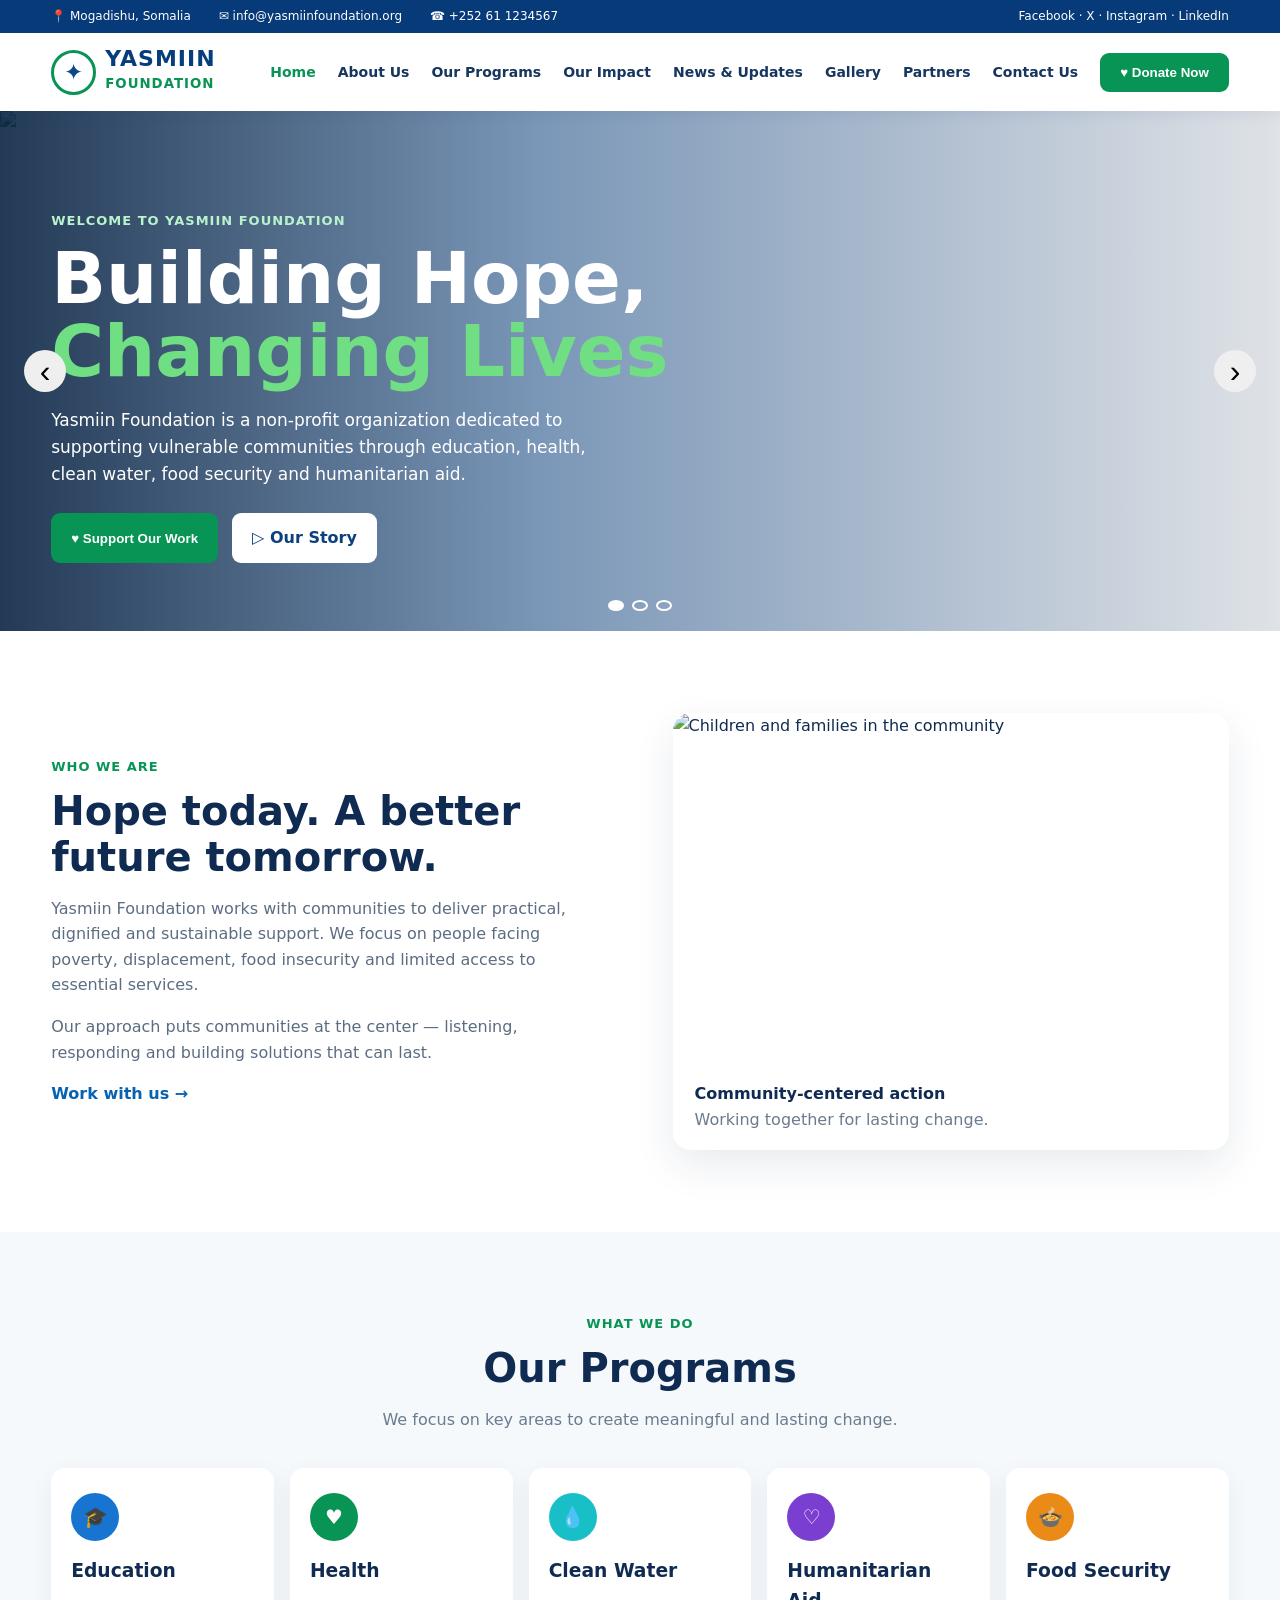
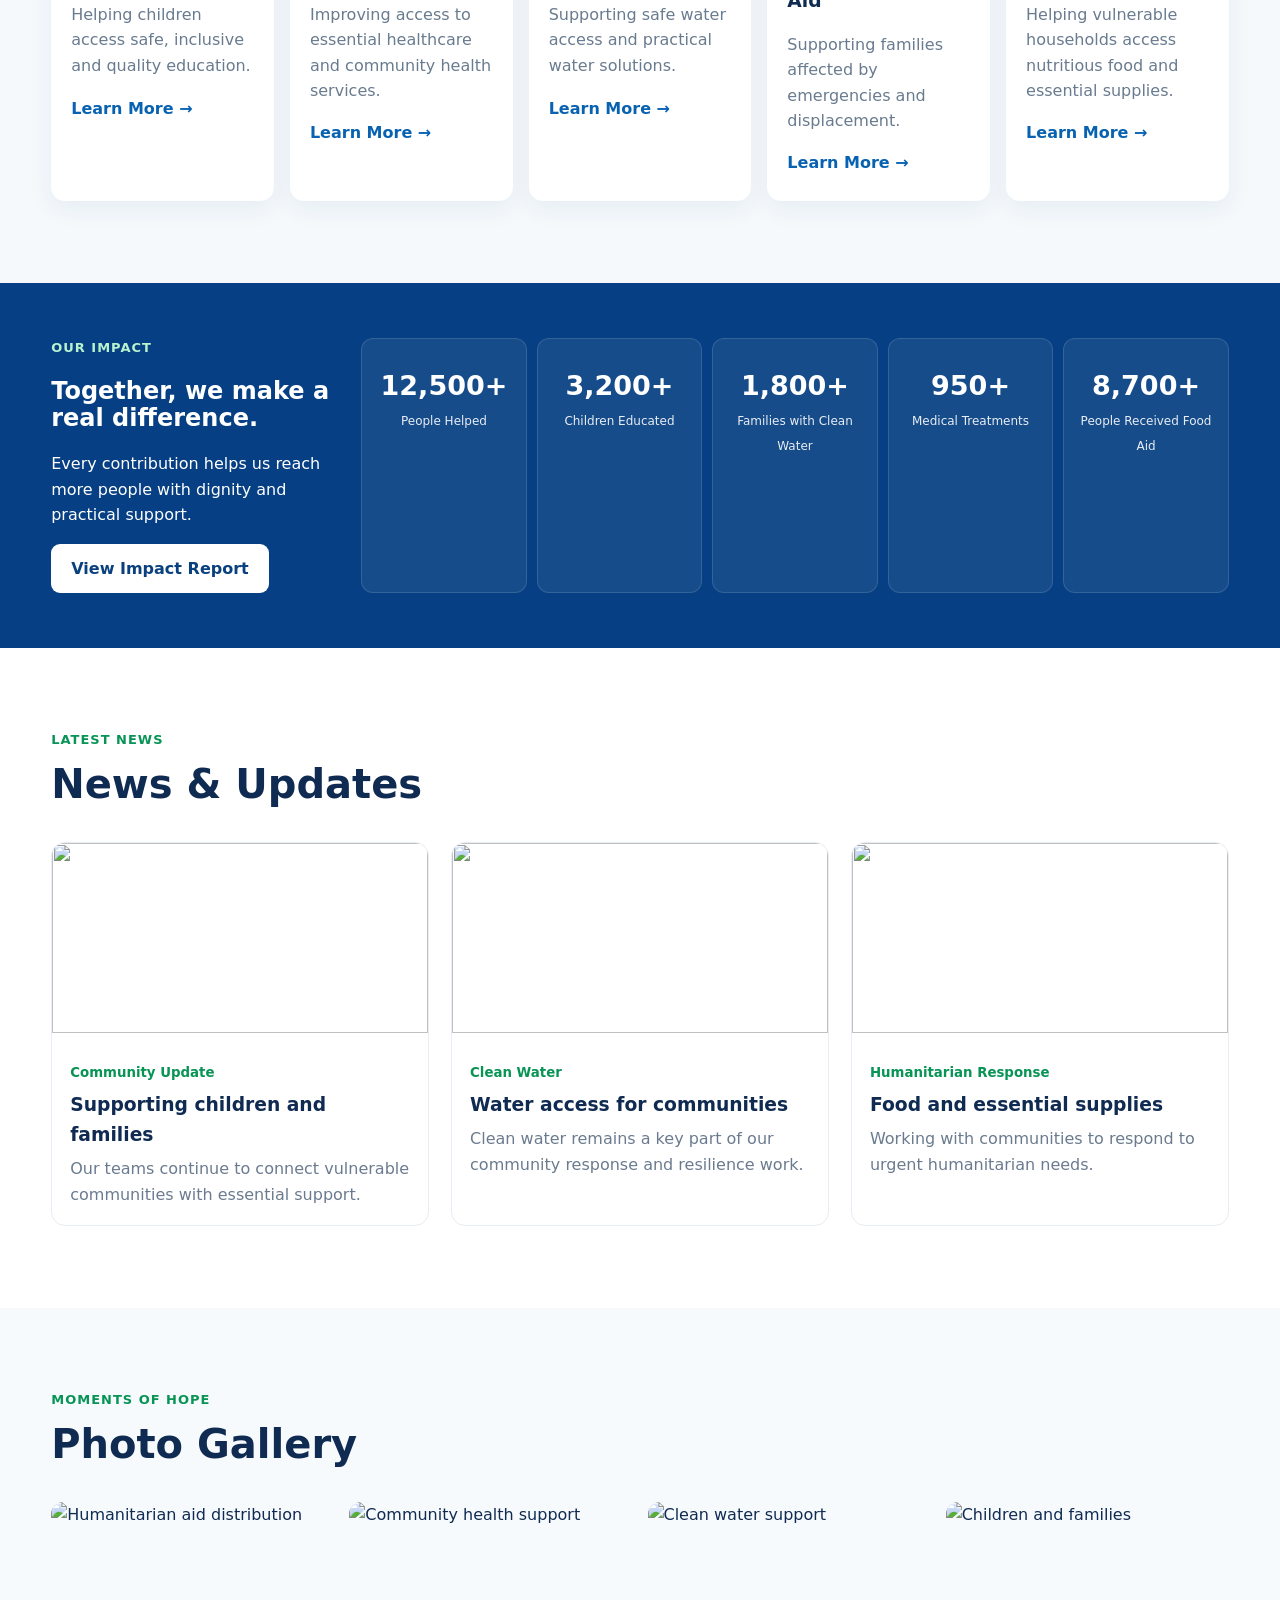
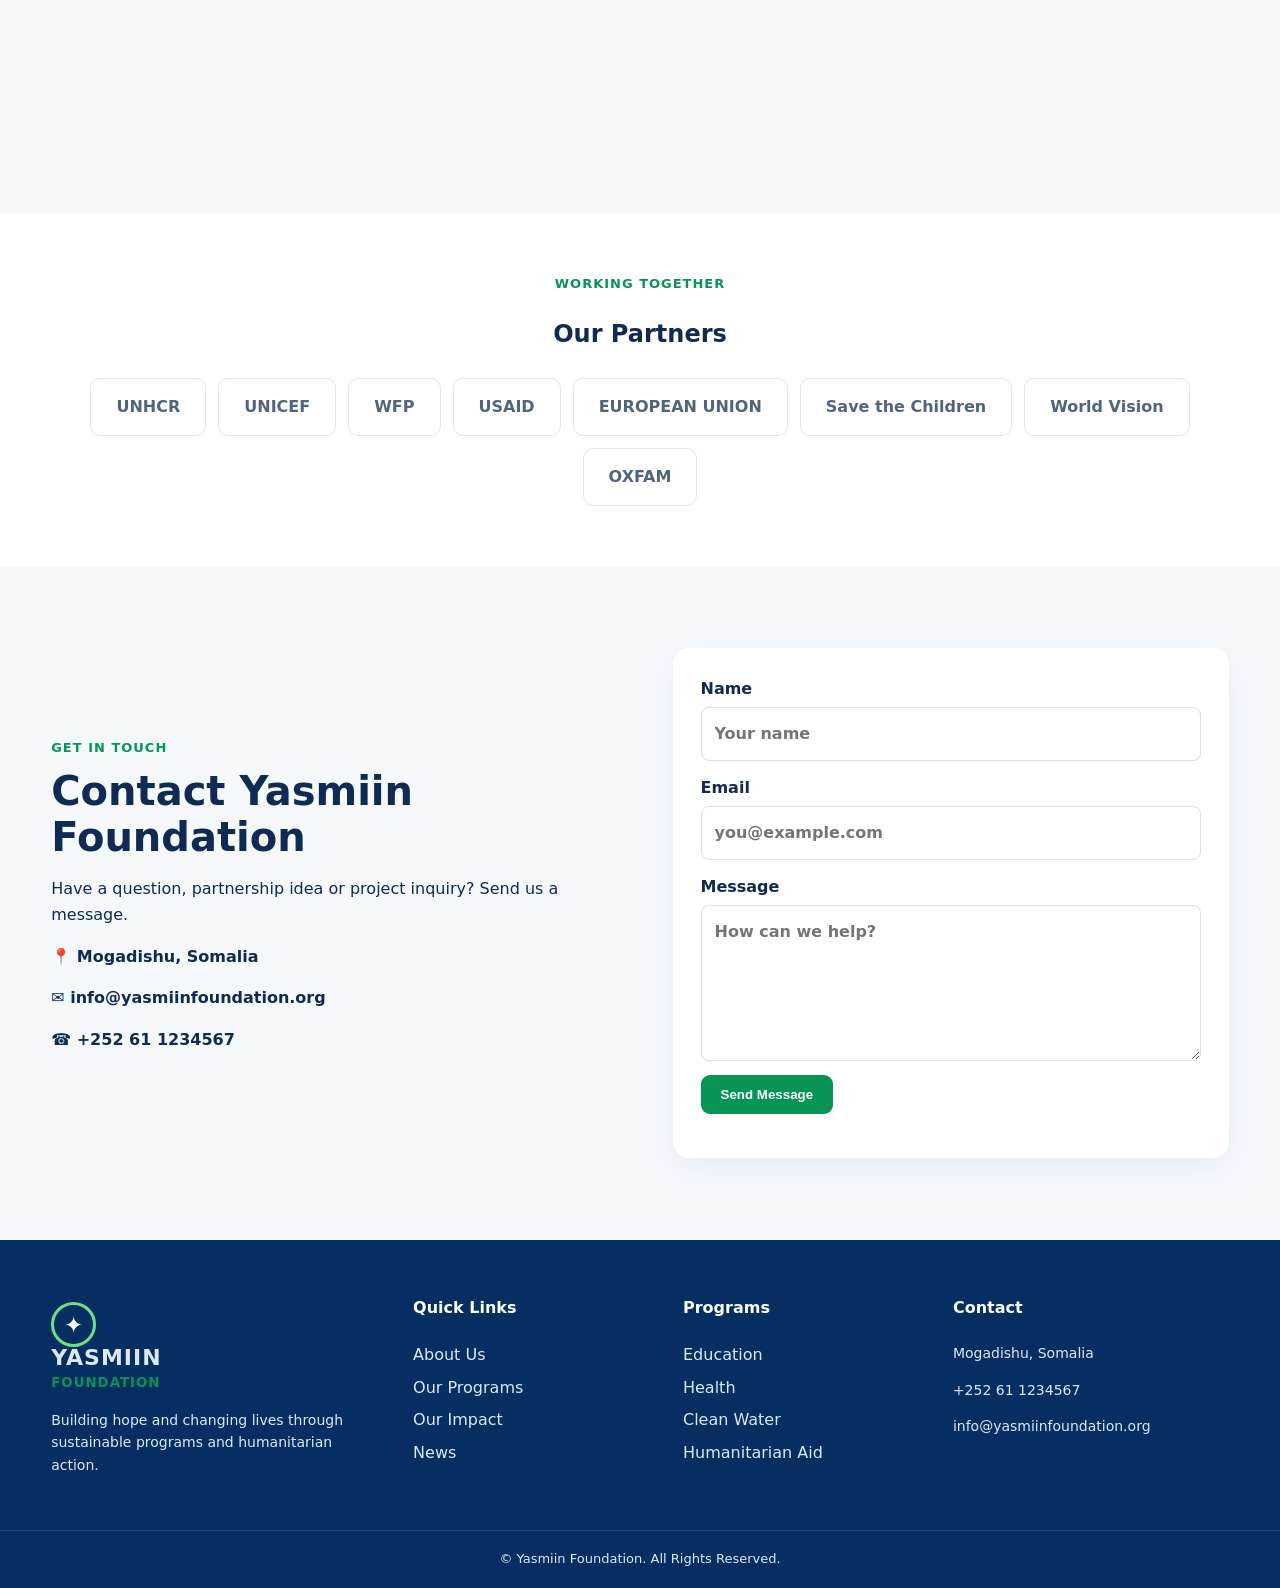
==== index.html @ 93c15b83 "Add files via upload" ====
<!doctype html>
<html lang="en">
<head>
  <meta charset="utf-8">
  <meta name="viewport" content="width=device-width, initial-scale=1">
  <meta name="description" content="Yasmiin Foundation — Building Hope, Changing Lives.">
  <title>Yasmiin Foundation | Building Hope, Changing Lives</title>
  <link rel="stylesheet" href="style.css">
</head>
<body>
<header class="site-header">
  <div class="topbar">
    <div>📍 Mogadishu, Somalia</div>
    <div>✉ info@yasmiinfoundation.org</div>
    <div>☎ +252 61 1234567</div>
    <div class="social">Facebook · X · Instagram · LinkedIn</div>
  </div>
  <nav class="nav container">
    <a class="brand" href="#home" aria-label="Yasmiin Foundation home">
      <span class="brand-mark">✦</span>
      <span><b>YASMIIN</b><small>FOUNDATION</small></span>
    </a>
    <button class="menu-btn" aria-label="Open menu" aria-expanded="false">☰</button>
    <div class="nav-links">
      <a class="active" href="#home">Home</a>
      <a href="#about">About Us</a>
      <a href="#programs">Our Programs</a>
      <a href="#impact">Our Impact</a>
      <a href="#news">News & Updates</a>
      <a href="#gallery">Gallery</a>
      <a href="#partners">Partners</a>
      <a href="#contact">Contact Us</a>
      <button class="donate" data-open-donate>♥ Donate Now</button>
    </div>
  </nav>
</header>

<main id="home">
  <section class="hero">
    <div class="hero-slides">
      <img class="hero-img active" src="assets/aid-distribution.webp" alt="Community receiving humanitarian support">
      <img class="hero-img" src="assets/community-health.webp" alt="Community health support">
      <img class="hero-img" src="assets/clean-water.webp" alt="Community accessing clean water">
    </div>
    <div class="hero-overlay"></div>
    <div class="container hero-content">
      <p class="eyebrow">WELCOME TO YASMIIN FOUNDATION</p>
      <h1>Building Hope,<br><span>Changing Lives</span></h1>
      <p>Yasmiin Foundation is a non-profit organization dedicated to supporting vulnerable communities through education, health, clean water, food security and humanitarian aid.</p>
      <div class="hero-actions">
        <button class="btn primary" data-open-donate>♥ Support Our Work</button>
        <a class="btn light" href="#about">▷ Our Story</a>
      </div>
    </div>
    <button class="slide-arrow prev" aria-label="Previous slide">‹</button>
    <button class="slide-arrow next" aria-label="Next slide">›</button>
    <div class="dots" aria-label="Hero slides">
      <button class="dot active" aria-label="Slide 1"></button>
      <button class="dot" aria-label="Slide 2"></button>
      <button class="dot" aria-label="Slide 3"></button>
    </div>
  </section>

  <section id="about" class="section about">
    <div class="container two-col">
      <div>
        <p class="eyebrow dark">WHO WE ARE</p>
        <h2>Hope today. A better future tomorrow.</h2>
        <p>Yasmiin Foundation works with communities to deliver practical, dignified and sustainable support. We focus on people facing poverty, displacement, food insecurity and limited access to essential services.</p>
        <p>Our approach puts communities at the center — listening, responding and building solutions that can last.</p>
        <a class="text-link" href="#contact">Work with us →</a>
      </div>
      <div class="about-card">
        <img src="assets/children-community.jpg" alt="Children and families in the community">
        <div><strong>Community-centered action</strong><span>Working together for lasting change.</span></div>
      </div>
    </div>
  </section>

  <section id="programs" class="section programs">
    <div class="container">
      <div class="section-head">
        <p class="eyebrow dark">WHAT WE DO</p>
        <h2>Our Programs</h2>
        <p>We focus on key areas to create meaningful and lasting change.</p>
      </div>
      <div class="cards">
        <article class="card">
          <div class="icon blue">🎓</div><h3>Education</h3>
          <p>Helping children access safe, inclusive and quality education.</p><a href="#contact">Learn More →</a>
        </article>
        <article class="card">
          <div class="icon green">♥</div><h3>Health</h3>
          <p>Improving access to essential healthcare and community health services.</p><a href="#contact">Learn More →</a>
        </article>
        <article class="card">
          <div class="icon cyan">💧</div><h3>Clean Water</h3>
          <p>Supporting safe water access and practical water solutions.</p><a href="#contact">Learn More →</a>
        </article>
        <article class="card">
          <div class="icon purple">♡</div><h3>Humanitarian Aid</h3>
          <p>Supporting families affected by emergencies and displacement.</p><a href="#contact">Learn More →</a>
        </article>
        <article class="card">
          <div class="icon orange">🍲</div><h3>Food Security</h3>
          <p>Helping vulnerable households access nutritious food and essential supplies.</p><a href="#contact">Learn More →</a>
        </article>
      </div>
    </div>
  </section>

  <section id="impact" class="impact">
    <div class="container">
      <div class="impact-intro"><p class="eyebrow">OUR IMPACT</p><h2>Together, we make a real difference.</h2><p>Every contribution helps us reach more people with dignity and practical support.</p><a class="btn light" href="#contact">View Impact Report</a></div>
      <div class="stats">
        <div><b>12,500+</b><span>People Helped</span></div>
        <div><b>3,200+</b><span>Children Educated</span></div>
        <div><b>1,800+</b><span>Families with Clean Water</span></div>
        <div><b>950+</b><span>Medical Treatments</span></div>
        <div><b>8,700+</b><span>People Received Food Aid</span></div>
      </div>
    </div>
  </section>

  <section id="news" class="section">
    <div class="container">
      <div class="section-head left"><p class="eyebrow dark">LATEST NEWS</p><h2>News & Updates</h2></div>
      <div class="news-grid">
        <article class="news"><img src="assets/children-community.jpg" alt=""><div><small>Community Update</small><h3>Supporting children and families</h3><p>Our teams continue to connect vulnerable communities with essential support.</p></div></article>
        <article class="news"><img src="assets/clean-water.webp" alt=""><div><small>Clean Water</small><h3>Water access for communities</h3><p>Clean water remains a key part of our community response and resilience work.</p></div></article>
        <article class="news"><img src="assets/aid-distribution.webp" alt=""><div><small>Humanitarian Response</small><h3>Food and essential supplies</h3><p>Working with communities to respond to urgent humanitarian needs.</p></div></article>
      </div>
    </div>
  </section>

  <section id="gallery" class="section gallery-section">
    <div class="container">
      <div class="section-head left"><p class="eyebrow dark">MOMENTS OF HOPE</p><h2>Photo Gallery</h2></div>
      <div class="gallery">
        <img src="assets/aid-distribution.webp" alt="Humanitarian aid distribution">
        <img src="assets/community-health.webp" alt="Community health support">
        <img src="assets/clean-water.webp" alt="Clean water support">
        <img src="assets/children-community.jpg" alt="Children and families">
      </div>
    </div>
  </section>

  <section id="partners" class="partners">
    <div class="container"><p class="eyebrow dark">WORKING TOGETHER</p><h2>Our Partners</h2><div class="partner-list"><span>UNHCR</span><span>UNICEF</span><span>WFP</span><span>USAID</span><span>EUROPEAN UNION</span><span>Save the Children</span><span>World Vision</span><span>OXFAM</span></div></div>
  </section>

  <section id="contact" class="section contact">
    <div class="container two-col">
      <div><p class="eyebrow dark">GET IN TOUCH</p><h2>Contact Yasmiin Foundation</h2><p>Have a question, partnership idea or project inquiry? Send us a message.</p><div class="contact-info"><p>📍 Mogadishu, Somalia</p><p>✉ info@yasmiinfoundation.org</p><p>☎ +252 61 1234567</p></div></div>
      <form id="contactForm" class="form">
        <label>Name<input required name="name" placeholder="Your name"></label>
        <label>Email<input required type="email" name="email" placeholder="you@example.com"></label>
        <label>Message<textarea required name="message" rows="5" placeholder="How can we help?"></textarea></label>
        <button class="btn primary" type="submit">Send Message</button>
        <p class="form-note" id="formNote"></p>
      </form>
    </div>
  </section>
</main>

<footer class="footer">
  <div class="container footer-grid">
    <div><a class="brand footer-brand" href="#home"><span class="brand-mark">✦</span><span><b>YASMIIN</b><small>FOUNDATION</small></span></a><p>Building hope and changing lives through sustainable programs and humanitarian action.</p></div>
    <div><h4>Quick Links</h4><a href="#about">About Us</a><a href="#programs">Our Programs</a><a href="#impact">Our Impact</a><a href="#news">News</a></div>
    <div><h4>Programs</h4><a href="#programs">Education</a><a href="#programs">Health</a><a href="#programs">Clean Water</a><a href="#programs">Humanitarian Aid</a></div>
    <div><h4>Contact</h4><p>Mogadishu, Somalia</p><p>+252 61 1234567</p><p>info@yasmiinfoundation.org</p></div>
  </div>
  <div class="copyright">© <span id="year"></span> Yasmiin Foundation. All Rights Reserved.</div>
</footer>

<div class="modal" id="donateModal" aria-hidden="true">
  <div class="modal-box" role="dialog" aria-modal="true" aria-labelledby="donateTitle">
    <button class="modal-close" aria-label="Close">×</button>
    <p class="eyebrow dark">SUPPORT OUR WORK</p><h2 id="donateTitle">Make a difference</h2>
    <p>Your support can help vulnerable families access food, clean water, health services and education.</p>
    <div class="donation-options"><button data-amount="$25">$25</button><button data-amount="$50">$50</button><button data-amount="$100">$100</button><button data-amount="$250">$250</button></div>
    <p class="selected">Selected: <strong id="selectedAmount">$50</strong></p>
    <a class="btn primary full" id="donateEmail" href="mailto:info@yasmiinfoundation.org?subject=Donation%20to%20Yasmiin%20Foundation">Continue by Email</a>
    <small>Connect your preferred payment provider later to accept online payments directly.</small>
  </div>
</div>

<script src="script.js"></script>
</body>
</html>
---- style.css ----
*{box-sizing:border-box}html{scroll-behavior:smooth}body{margin:0;font-family:Inter,system-ui,-apple-system,Segoe UI,sans-serif;color:#102b52;background:#fff;line-height:1.6}.container{width:min(1180px,92%);margin:auto}.topbar{background:#063a78;color:#fff;display:flex;gap:28px;align-items:center;justify-content:center;padding:7px 4%;font-size:12px}.social{margin-left:auto}.nav{height:78px;display:flex;align-items:center;justify-content:space-between}.site-header{position:sticky;top:0;z-index:50;background:#fff;box-shadow:0 2px 15px #063a7815}.brand{display:flex;align-items:center;gap:9px;text-decoration:none;color:#073d7c}.brand b{font-size:22px;letter-spacing:1px;display:block;line-height:1}.brand small{color:#079455;font-weight:800;letter-spacing:1px}.brand-mark{width:45px;height:45px;border:3px solid #079455;border-radius:50%;display:grid;place-items:center;color:#0a478b;font-size:23px}.nav-links{display:flex;align-items:center;gap:22px}.nav-links a{color:#17365f;text-decoration:none;font-size:14px;font-weight:700}.nav-links a:hover,.nav-links a.active{color:#079455}.donate,.btn{border:0;border-radius:9px;padding:12px 20px;font-weight:800;cursor:pointer;text-decoration:none;display:inline-block}.donate,.primary{background:#079455;color:#fff}.menu-btn{display:none;border:0;background:none;font-size:28px;color:#073d7c}.hero{height:520px;position:relative;overflow:hidden;color:#fff}.hero-slides,.hero-img{position:absolute;inset:0;width:100%;height:100%;object-fit:cover}.hero-img{opacity:0;transition:opacity .7s}.hero-img.active{opacity:1}.hero-overlay{position:absolute;inset:0;background:linear-gradient(90deg,#001b3bdc 0%,#063b7888 42%,#001b3b20 100%)}.hero-content{position:relative;z-index:2;padding-top:100px;max-width:1180px}.eyebrow{font-size:13px;font-weight:900;letter-spacing:1px;color:#b8f3ce;margin:0 0 10px}.eyebrow.dark{color:#079455}.hero h1{font-size:clamp(42px,6vw,72px);line-height:1.02;margin:0 0 18px}.hero h1 span{color:#70df83}.hero-content>p:not(.eyebrow){max-width:570px;font-size:17px}.hero-actions{display:flex;gap:14px;margin-top:25px}.light{background:#fff;color:#0a407e}.slide-arrow{position:absolute;z-index:3;top:50%;transform:translateY(-50%);border:0;border-radius:50%;width:42px;height:42px;font-size:32px;cursor:pointer}.prev{left:24px}.next{right:24px}.dots{position:absolute;z-index:3;bottom:20px;left:50%;transform:translateX(-50%);display:flex;gap:8px}.dot{width:11px;height:11px;border-radius:50%;border:2px solid white;background:transparent;cursor:pointer}.dot.active{background:white}.section{padding:82px 0}.two-col{display:grid;grid-template-columns:1fr 1fr;gap:65px;align-items:center}.section h2,.about h2{font-size:40px;line-height:1.15;margin:0 0 15px}.about p{color:#5c6d82}.about-card{border-radius:18px;overflow:hidden;box-shadow:0 15px 40px #062f5818}.about-card img{width:100%;height:350px;object-fit:cover;display:block}.about-card div{padding:18px 22px;display:flex;flex-direction:column}.about-card span{color:#6b7b8f}.text-link,.card a{color:#0862b2;font-weight:800;text-decoration:none}.programs{background:#f5f9fc}.section-head{text-align:center;margin-bottom:35px}.section-head.left{text-align:left}.section-head>p:last-child{color:#6b7b8f}.cards{display:grid;grid-template-columns:repeat(5,1fr);gap:16px}.card{background:#fff;border-radius:14px;padding:25px 20px;box-shadow:0 8px 25px #0c376010}.icon{width:48px;height:48px;border-radius:50%;display:grid;place-items:center;color:#fff;font-size:20px;margin-bottom:15px}.blue{background:#1774d0}.green{background:#079455}.cyan{background:#18bfc6}.purple{background:#7a3fd0}.orange{background:#e98b16}.card h3{margin:0 0 7px}.card p{color:#697b8f;min-height:78px}.impact{padding:55px 0;background:#063f83;color:#fff}.impact .container{display:grid;grid-template-columns:280px 1fr;gap:30px}.impact h2{line-height:1.1}.stats{display:grid;grid-template-columns:repeat(5,1fr);gap:10px}.stats div{background:#ffffff12;border:1px solid #ffffff20;border-radius:12px;padding:25px 12px;text-align:center}.stats b{font-size:27px;display:block}.stats span{font-size:12px;opacity:.9}.news-grid{display:grid;grid-template-columns:repeat(3,1fr);gap:22px}.news{border:1px solid #e6edf4;border-radius:14px;overflow:hidden;background:#fff}.news img{width:100%;height:190px;object-fit:cover}.news div{padding:18px}.news small{color:#079455;font-weight:800}.news h3{margin:6px 0}.news p{color:#6b7b8f;margin:0}.gallery-section{background:#f7fafc}.gallery{display:grid;grid-template-columns:repeat(4,1fr);gap:15px}.gallery img{width:100%;height:230px;object-fit:cover;border-radius:12px;cursor:pointer;transition:transform .2s}.gallery img:hover{transform:scale(1.02)}.partners{padding:60px 0;text-align:center}.partner-list{display:flex;flex-wrap:wrap;justify-content:center;gap:12px;margin-top:25px}.partner-list span{padding:15px 25px;border:1px solid #e0e8f0;border-radius:10px;font-weight:900;color:#50657d;background:#fff}.contact{background:#f5f9fc}.contact-info p{font-weight:700}.form{background:#fff;padding:28px;border-radius:16px;box-shadow:0 12px 35px #063a7810}.form label{display:block;font-weight:800;margin-bottom:14px}.form input,.form textarea{display:block;width:100%;margin-top:6px;padding:13px;border:1px solid #d7e1eb;border-radius:8px;font:inherit}.form textarea{resize:vertical}.form-note{font-weight:700;color:#079455}.footer{background:#062e62;color:#dce9f7;padding-top:55px}.footer-grid{display:grid;grid-template-columns:1.4fr 1fr 1fr 1.2fr;gap:40px;padding-bottom:40px}.footer h4{color:#fff;margin-top:0}.footer a{color:#dce9f7;text-decoration:none;display:block;margin:7px 0}.footer-brand{color:#fff}.footer .brand-mark{color:#fff;border-color:#70df83}.footer p{font-size:14px}.copyright{text-align:center;border-top:1px solid #ffffff18;padding:18px;font-size:13px}.modal{position:fixed;inset:0;background:#001a3bbd;display:none;place-items:center;z-index:100;padding:20px}.modal.open{display:grid}.modal-box{background:#fff;width:min(500px,100%);border-radius:18px;padding:35px;position:relative}.modal-close{position:absolute;right:15px;top:10px;border:0;background:none;font-size:30px;cursor:pointer}.donation-options{display:grid;grid-template-columns:repeat(4,1fr);gap:9px}.donation-options button{padding:12px;border:1px solid #d9e3ec;background:#fff;border-radius:8px;font-weight:800;cursor:pointer}.donation-options button.selected{background:#079455;color:#fff}.full{width:100%;text-align:center}.modal small{display:block;color:#738196;margin-top:12px}.selected{margin:15px 0}
@media(max-width:1000px){.nav-links{gap:12px}.cards{grid-template-columns:repeat(3,1fr)}.stats{grid-template-columns:repeat(3,1fr)}.impact .container{grid-template-columns:1fr}.footer-grid{grid-template-columns:repeat(2,1fr)}}
@media(max-width:760px){.topbar{display:none}.nav{height:68px}.menu-btn{display:block}.nav-links{position:absolute;top:68px;left:0;right:0;background:#fff;display:none;flex-direction:column;align-items:stretch;padding:15px 5%;box-shadow:0 10px 20px #063a7818}.nav-links.open{display:flex}.nav-links a{padding:9px}.donate{text-align:center}.hero{height:560px}.hero-content{padding-top:80px}.hero-content>p:not(.eyebrow){font-size:15px}.two-col{grid-template-columns:1fr;gap:35px}.section{padding:60px 0}.section h2,.about h2{font-size:32px}.cards{grid-template-columns:1fr 1fr}.stats{grid-template-columns:1fr 1fr}.news-grid,.gallery{grid-template-columns:1fr 1fr}.gallery img{height:180px}.footer-grid{grid-template-columns:1fr 1fr}.slide-arrow{display:none}}
@media(max-width:480px){.cards,.news-grid,.gallery,.footer-grid{grid-template-columns:1fr}.stats{grid-template-columns:1fr 1fr}.hero-actions{flex-direction:column;align-items:flex-start}.hero{height:600px}.about-card img{height:250px}.donation-options{grid-template-columns:1fr 1fr}}
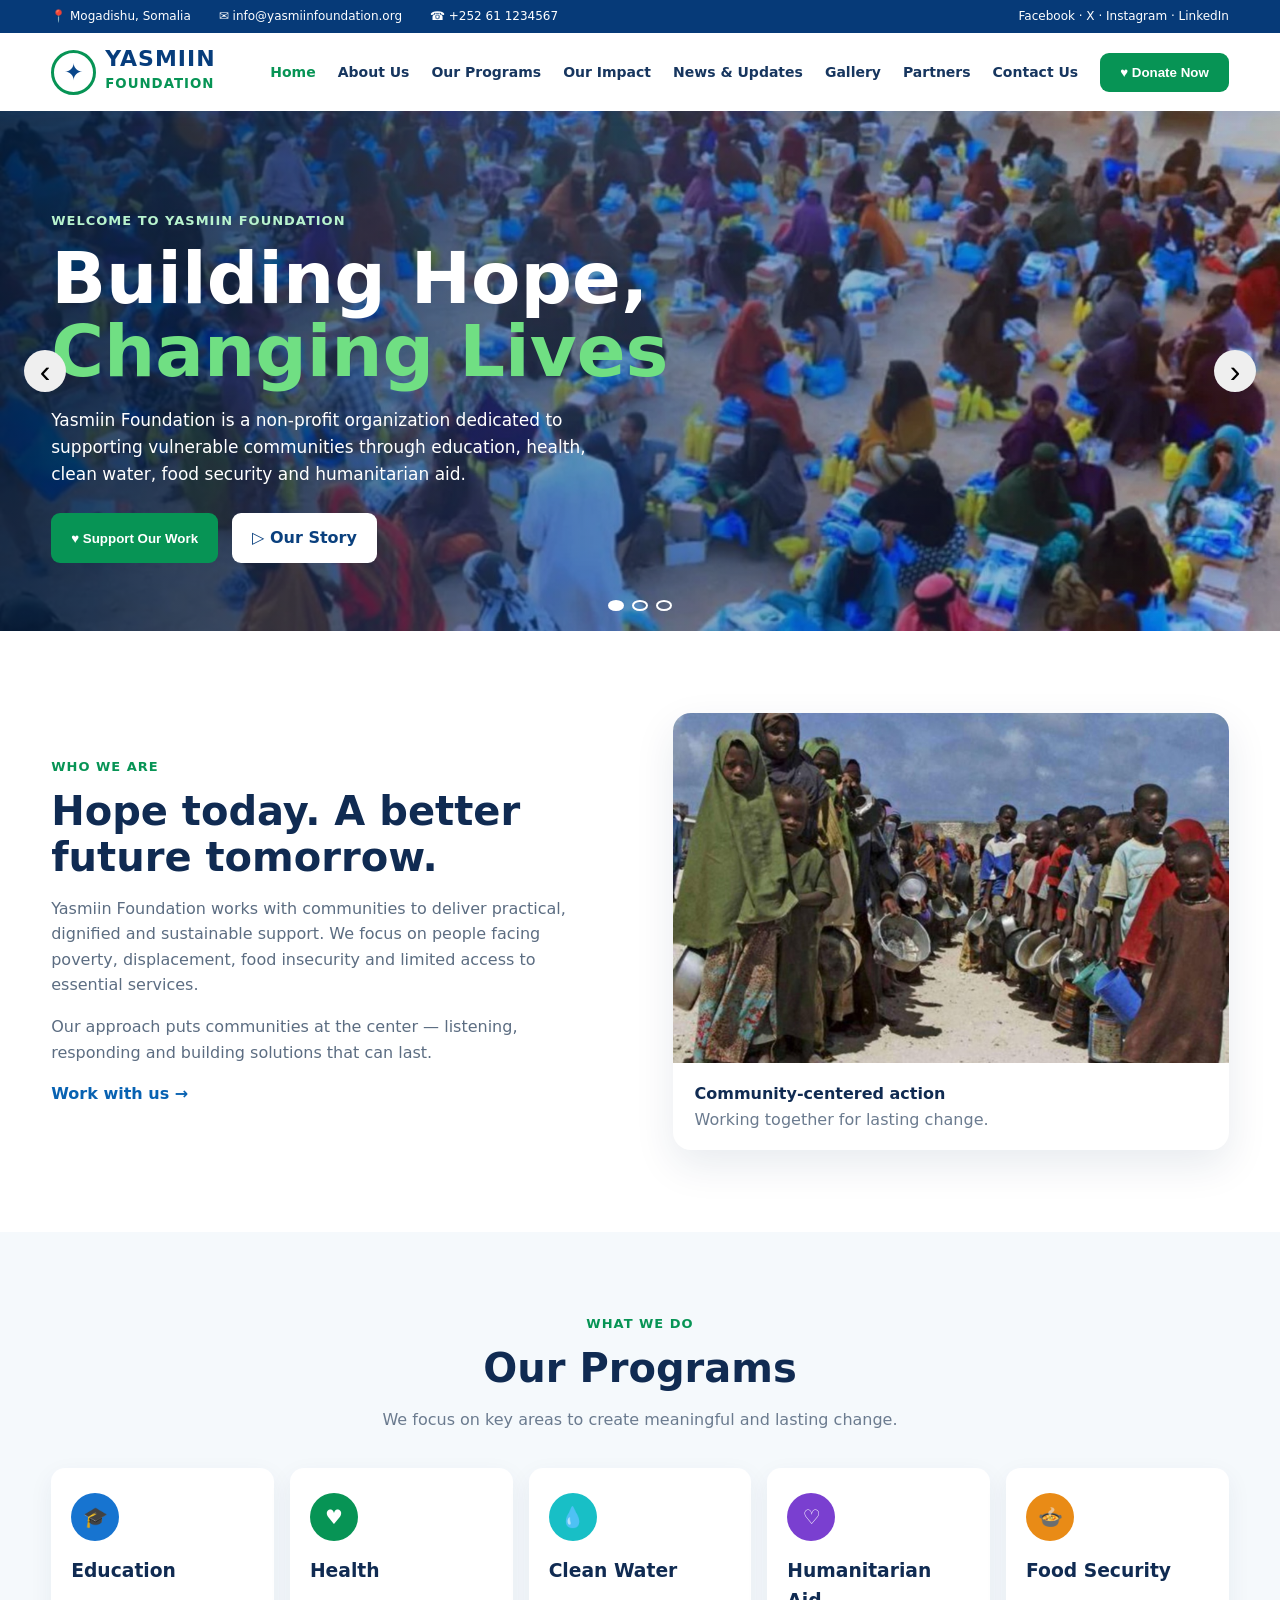
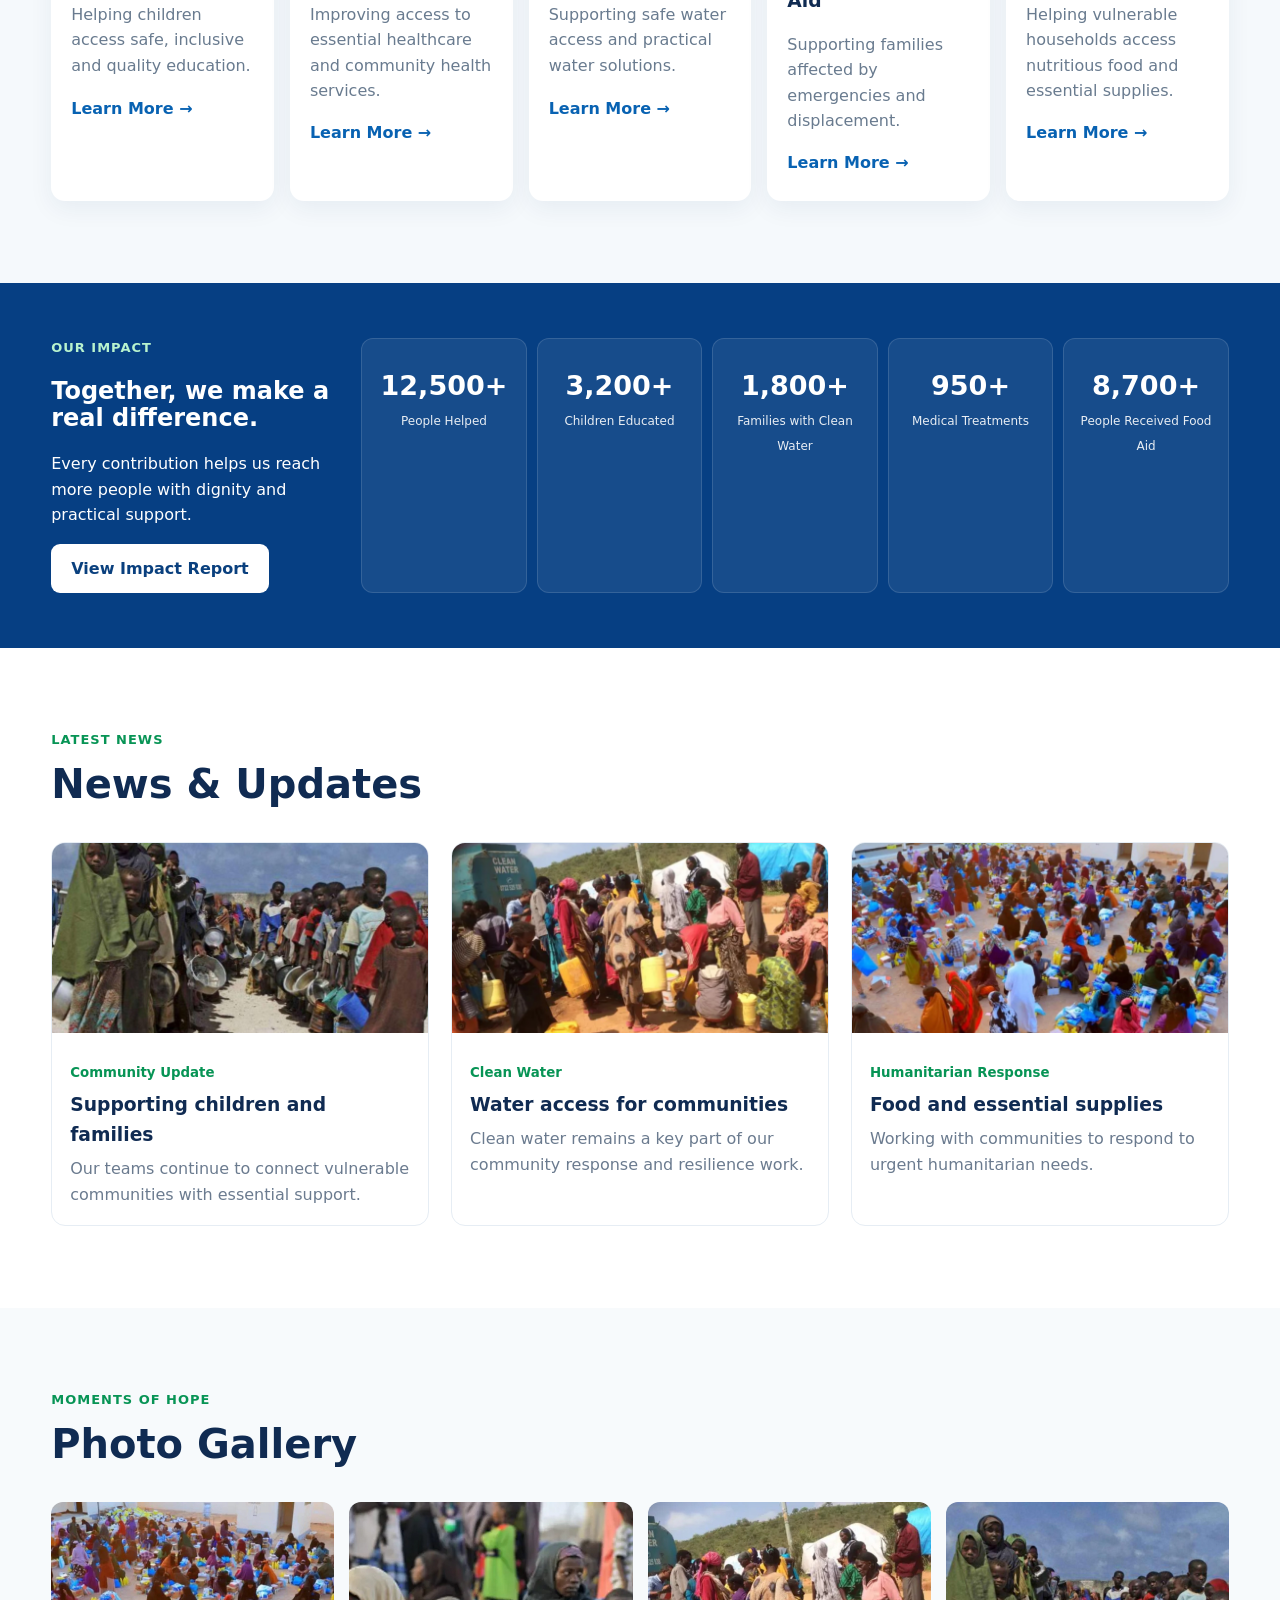
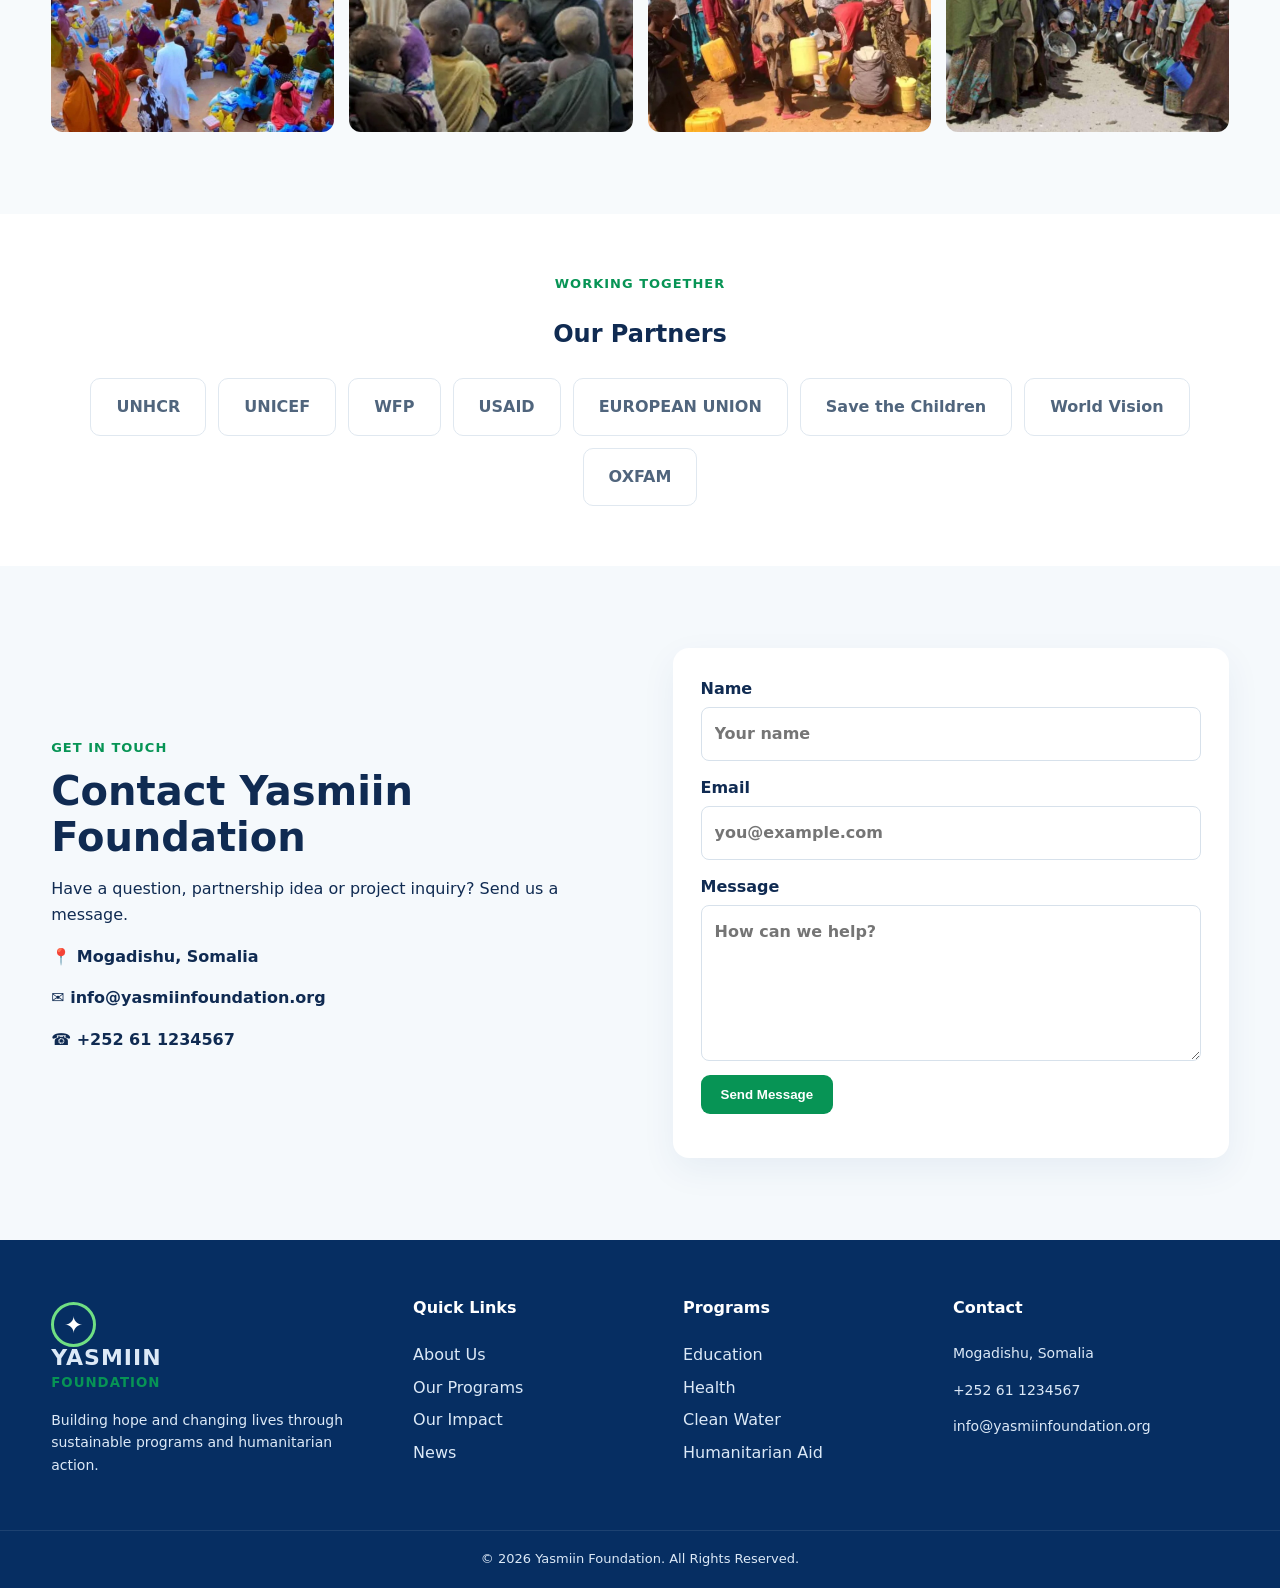
==== commit 3e1e217d: "Add files via upload" ====
--- a/index.html
+++ b/index.html
@@ -5,7 +5,13 @@
   <meta name="viewport" content="width=device-width, initial-scale=1">
   <meta name="description" content="Yasmiin Foundation — Building Hope, Changing Lives.">
   <title>Yasmiin Foundation | Building Hope, Changing Lives</title>
-  <link rel="stylesheet" href="style.css">
+  <style>
+*{box-sizing:border-box}html{scroll-behavior:smooth}body{margin:0;font-family:Inter,system-ui,-apple-system,Segoe UI,sans-serif;color:#102b52;background:#fff;line-height:1.6}.container{width:min(1180px,92%);margin:auto}.topbar{background:#063a78;color:#fff;display:flex;gap:28px;align-items:center;justify-content:center;padding:7px 4%;font-size:12px}.social{margin-left:auto}.nav{height:78px;display:flex;align-items:center;justify-content:space-between}.site-header{position:sticky;top:0;z-index:50;background:#fff;box-shadow:0 2px 15px #063a7815}.brand{display:flex;align-items:center;gap:9px;text-decoration:none;color:#073d7c}.brand b{font-size:22px;letter-spacing:1px;display:block;line-height:1}.brand small{color:#079455;font-weight:800;letter-spacing:1px}.brand-mark{width:45px;height:45px;border:3px solid #079455;border-radius:50%;display:grid;place-items:center;color:#0a478b;font-size:23px}.nav-links{display:flex;align-items:center;gap:22px}.nav-links a{color:#17365f;text-decoration:none;font-size:14px;font-weight:700}.nav-links a:hover,.nav-links a.active{color:#079455}.donate,.btn{border:0;border-radius:9px;padding:12px 20px;font-weight:800;cursor:pointer;text-decoration:none;display:inline-block}.donate,.primary{background:#079455;color:#fff}.menu-btn{display:none;border:0;background:none;font-size:28px;color:#073d7c}.hero{height:520px;position:relative;overflow:hidden;color:#fff}.hero-slides,.hero-img{position:absolute;inset:0;width:100%;height:100%;object-fit:cover}.hero-img{opacity:0;transition:opacity .7s}.hero-img.active{opacity:1}.hero-overlay{position:absolute;inset:0;background:linear-gradient(90deg,#001b3bdc 0%,#063b7888 42%,#001b3b20 100%)}.hero-content{position:relative;z-index:2;padding-top:100px;max-width:1180px}.eyebrow{font-size:13px;font-weight:900;letter-spacing:1px;color:#b8f3ce;margin:0 0 10px}.eyebrow.dark{color:#079455}.hero h1{font-size:clamp(42px,6vw,72px);line-height:1.02;margin:0 0 18px}.hero h1 span{color:#70df83}.hero-content>p:not(.eyebrow){max-width:570px;font-size:17px}.hero-actions{display:flex;gap:14px;margin-top:25px}.light{background:#fff;color:#0a407e}.slide-arrow{position:absolute;z-index:3;top:50%;transform:translateY(-50%);border:0;border-radius:50%;width:42px;height:42px;font-size:32px;cursor:pointer}.prev{left:24px}.next{right:24px}.dots{position:absolute;z-index:3;bottom:20px;left:50%;transform:translateX(-50%);display:flex;gap:8px}.dot{width:11px;height:11px;border-radius:50%;border:2px solid white;background:transparent;cursor:pointer}.dot.active{background:white}.section{padding:82px 0}.two-col{display:grid;grid-template-columns:1fr 1fr;gap:65px;align-items:center}.section h2,.about h2{font-size:40px;line-height:1.15;margin:0 0 15px}.about p{color:#5c6d82}.about-card{border-radius:18px;overflow:hidden;box-shadow:0 15px 40px #062f5818}.about-card img{width:100%;height:350px;object-fit:cover;display:block}.about-card div{padding:18px 22px;display:flex;flex-direction:column}.about-card span{color:#6b7b8f}.text-link,.card a{color:#0862b2;font-weight:800;text-decoration:none}.programs{background:#f5f9fc}.section-head{text-align:center;margin-bottom:35px}.section-head.left{text-align:left}.section-head>p:last-child{color:#6b7b8f}.cards{display:grid;grid-template-columns:repeat(5,1fr);gap:16px}.card{background:#fff;border-radius:14px;padding:25px 20px;box-shadow:0 8px 25px #0c376010}.icon{width:48px;height:48px;border-radius:50%;display:grid;place-items:center;color:#fff;font-size:20px;margin-bottom:15px}.blue{background:#1774d0}.green{background:#079455}.cyan{background:#18bfc6}.purple{background:#7a3fd0}.orange{background:#e98b16}.card h3{margin:0 0 7px}.card p{color:#697b8f;min-height:78px}.impact{padding:55px 0;background:#063f83;color:#fff}.impact .container{display:grid;grid-template-columns:280px 1fr;gap:30px}.impact h2{line-height:1.1}.stats{display:grid;grid-template-columns:repeat(5,1fr);gap:10px}.stats div{background:#ffffff12;border:1px solid #ffffff20;border-radius:12px;padding:25px 12px;text-align:center}.stats b{font-size:27px;display:block}.stats span{font-size:12px;opacity:.9}.news-grid{display:grid;grid-template-columns:repeat(3,1fr);gap:22px}.news{border:1px solid #e6edf4;border-radius:14px;overflow:hidden;background:#fff}.news img{width:100%;height:190px;object-fit:cover}.news div{padding:18px}.news small{color:#079455;font-weight:800}.news h3{margin:6px 0}.news p{color:#6b7b8f;margin:0}.gallery-section{background:#f7fafc}.gallery{display:grid;grid-template-columns:repeat(4,1fr);gap:15px}.gallery img{width:100%;height:230px;object-fit:cover;border-radius:12px;cursor:pointer;transition:transform .2s}.gallery img:hover{transform:scale(1.02)}.partners{padding:60px 0;text-align:center}.partner-list{display:flex;flex-wrap:wrap;justify-content:center;gap:12px;margin-top:25px}.partner-list span{padding:15px 25px;border:1px solid #e0e8f0;border-radius:10px;font-weight:900;color:#50657d;background:#fff}.contact{background:#f5f9fc}.contact-info p{font-weight:700}.form{background:#fff;padding:28px;border-radius:16px;box-shadow:0 12px 35px #063a7810}.form label{display:block;font-weight:800;margin-bottom:14px}.form input,.form textarea{display:block;width:100%;margin-top:6px;padding:13px;border:1px solid #d7e1eb;border-radius:8px;font:inherit}.form textarea{resize:vertical}.form-note{font-weight:700;color:#079455}.footer{background:#062e62;color:#dce9f7;padding-top:55px}.footer-grid{display:grid;grid-template-columns:1.4fr 1fr 1fr 1.2fr;gap:40px;padding-bottom:40px}.footer h4{color:#fff;margin-top:0}.footer a{color:#dce9f7;text-decoration:none;display:block;margin:7px 0}.footer-brand{color:#fff}.footer .brand-mark{color:#fff;border-color:#70df83}.footer p{font-size:14px}.copyright{text-align:center;border-top:1px solid #ffffff18;padding:18px;font-size:13px}.modal{position:fixed;inset:0;background:#001a3bbd;display:none;place-items:center;z-index:100;padding:20px}.modal.open{display:grid}.modal-box{background:#fff;width:min(500px,100%);border-radius:18px;padding:35px;position:relative}.modal-close{position:absolute;right:15px;top:10px;border:0;background:none;font-size:30px;cursor:pointer}.donation-options{display:grid;grid-template-columns:repeat(4,1fr);gap:9px}.donation-options button{padding:12px;border:1px solid #d9e3ec;background:#fff;border-radius:8px;font-weight:800;cursor:pointer}.donation-options button.selected{background:#079455;color:#fff}.full{width:100%;text-align:center}.modal small{display:block;color:#738196;margin-top:12px}.selected{margin:15px 0}
+@media(max-width:1000px){.nav-links{gap:12px}.cards{grid-template-columns:repeat(3,1fr)}.stats{grid-template-columns:repeat(3,1fr)}.impact .container{grid-template-columns:1fr}.footer-grid{grid-template-columns:repeat(2,1fr)}}
+@media(max-width:760px){.topbar{display:none}.nav{height:68px}.menu-btn{display:block}.nav-links{position:absolute;top:68px;left:0;right:0;background:#fff;display:none;flex-direction:column;align-items:stretch;padding:15px 5%;box-shadow:0 10px 20px #063a7818}.nav-links.open{display:flex}.nav-links a{padding:9px}.donate{text-align:center}.hero{height:560px}.hero-content{padding-top:80px}.hero-content>p:not(.eyebrow){font-size:15px}.two-col{grid-template-columns:1fr;gap:35px}.section{padding:60px 0}.section h2,.about h2{font-size:32px}.cards{grid-template-columns:1fr 1fr}.stats{grid-template-columns:1fr 1fr}.news-grid,.gallery{grid-template-columns:1fr 1fr}.gallery img{height:180px}.footer-grid{grid-template-columns:1fr 1fr}.slide-arrow{display:none}}
+@media(max-width:480px){.cards,.news-grid,.gallery,.footer-grid{grid-template-columns:1fr}.stats{grid-template-columns:1fr 1fr}.hero-actions{flex-direction:column;align-items:flex-start}.hero{height:600px}.about-card img{height:250px}.donation-options{grid-template-columns:1fr 1fr}}
+
+</style>
 </head>
 <body>
 <header class="site-header">
@@ -38,9 +44,9 @@
 <main id="home">
   <section class="hero">
     <div class="hero-slides">
-      <img class="hero-img active" src="assets/aid-distribution.webp" alt="Community receiving humanitarian support">
-      <img class="hero-img" src="assets/community-health.webp" alt="Community health support">
-      <img class="hero-img" src="assets/clean-water.webp" alt="Community accessing clean water">
+      <img class="hero-img active" src="[data-uri]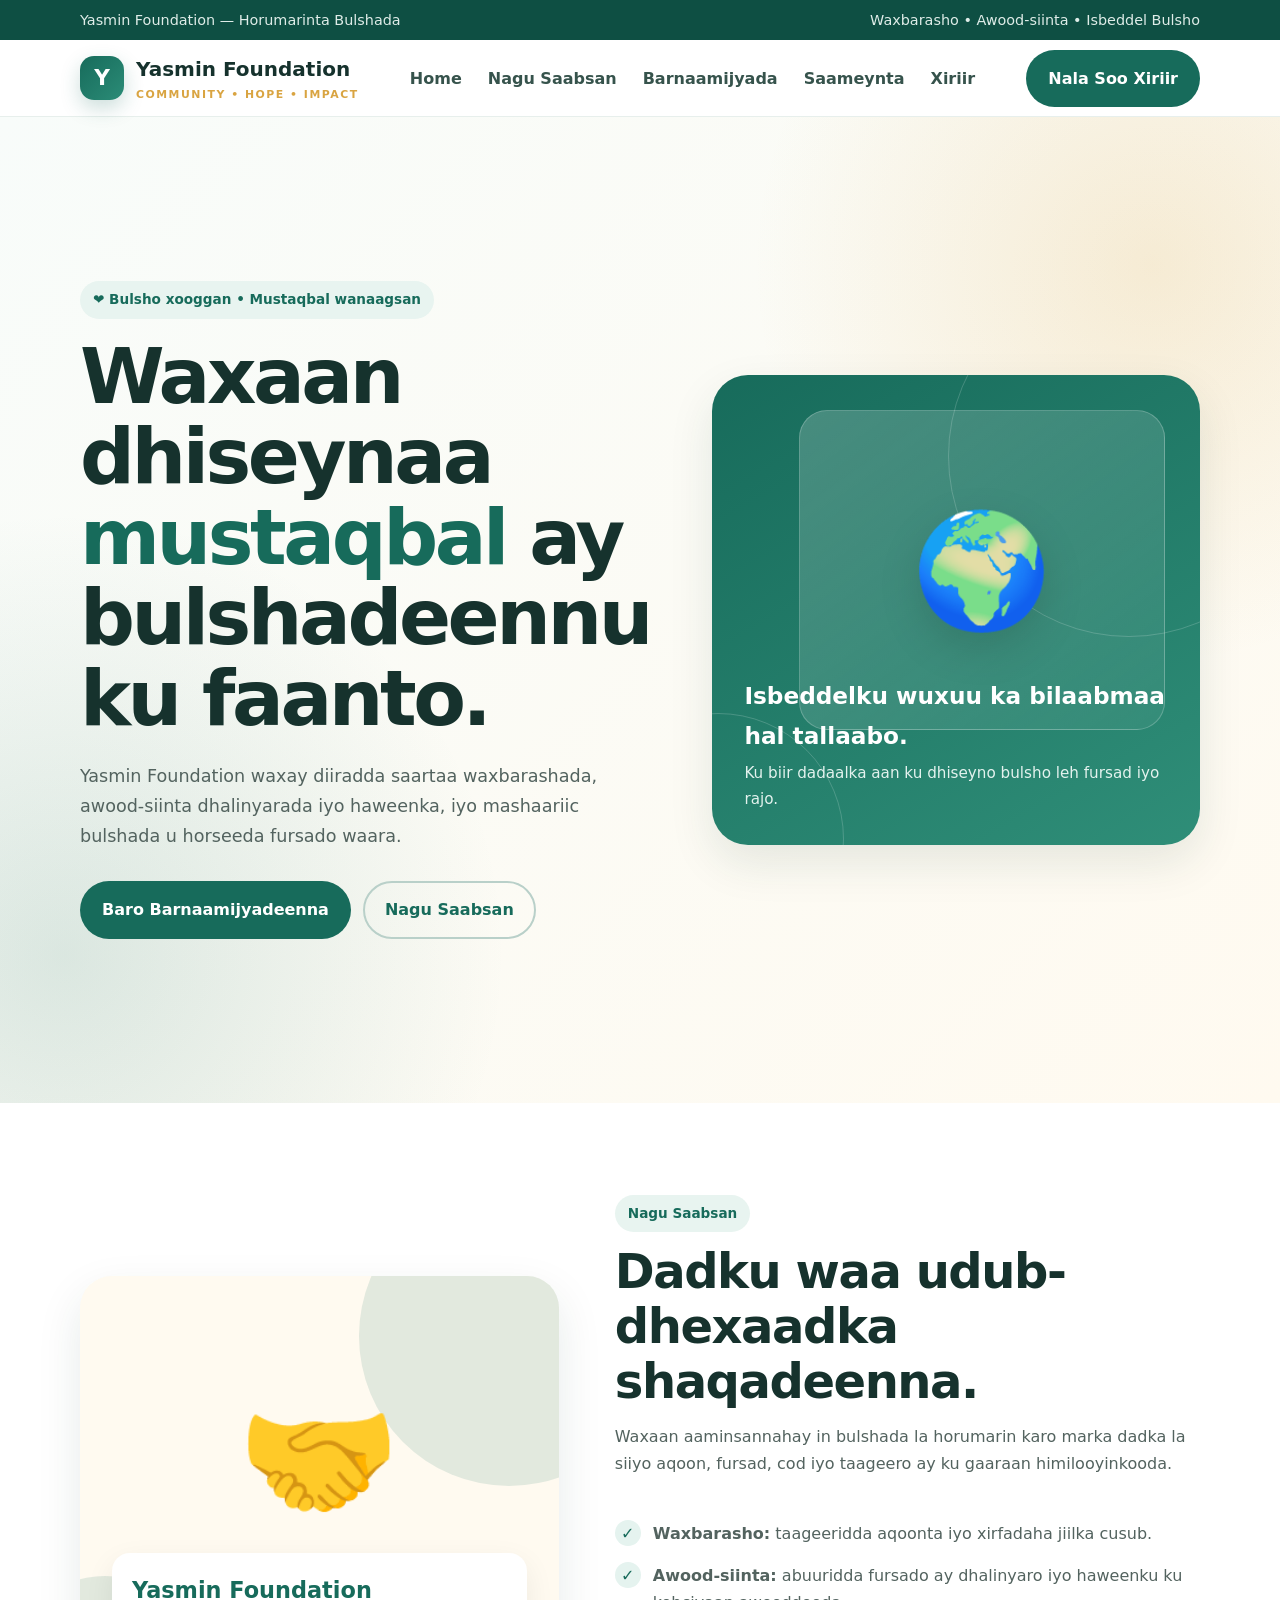
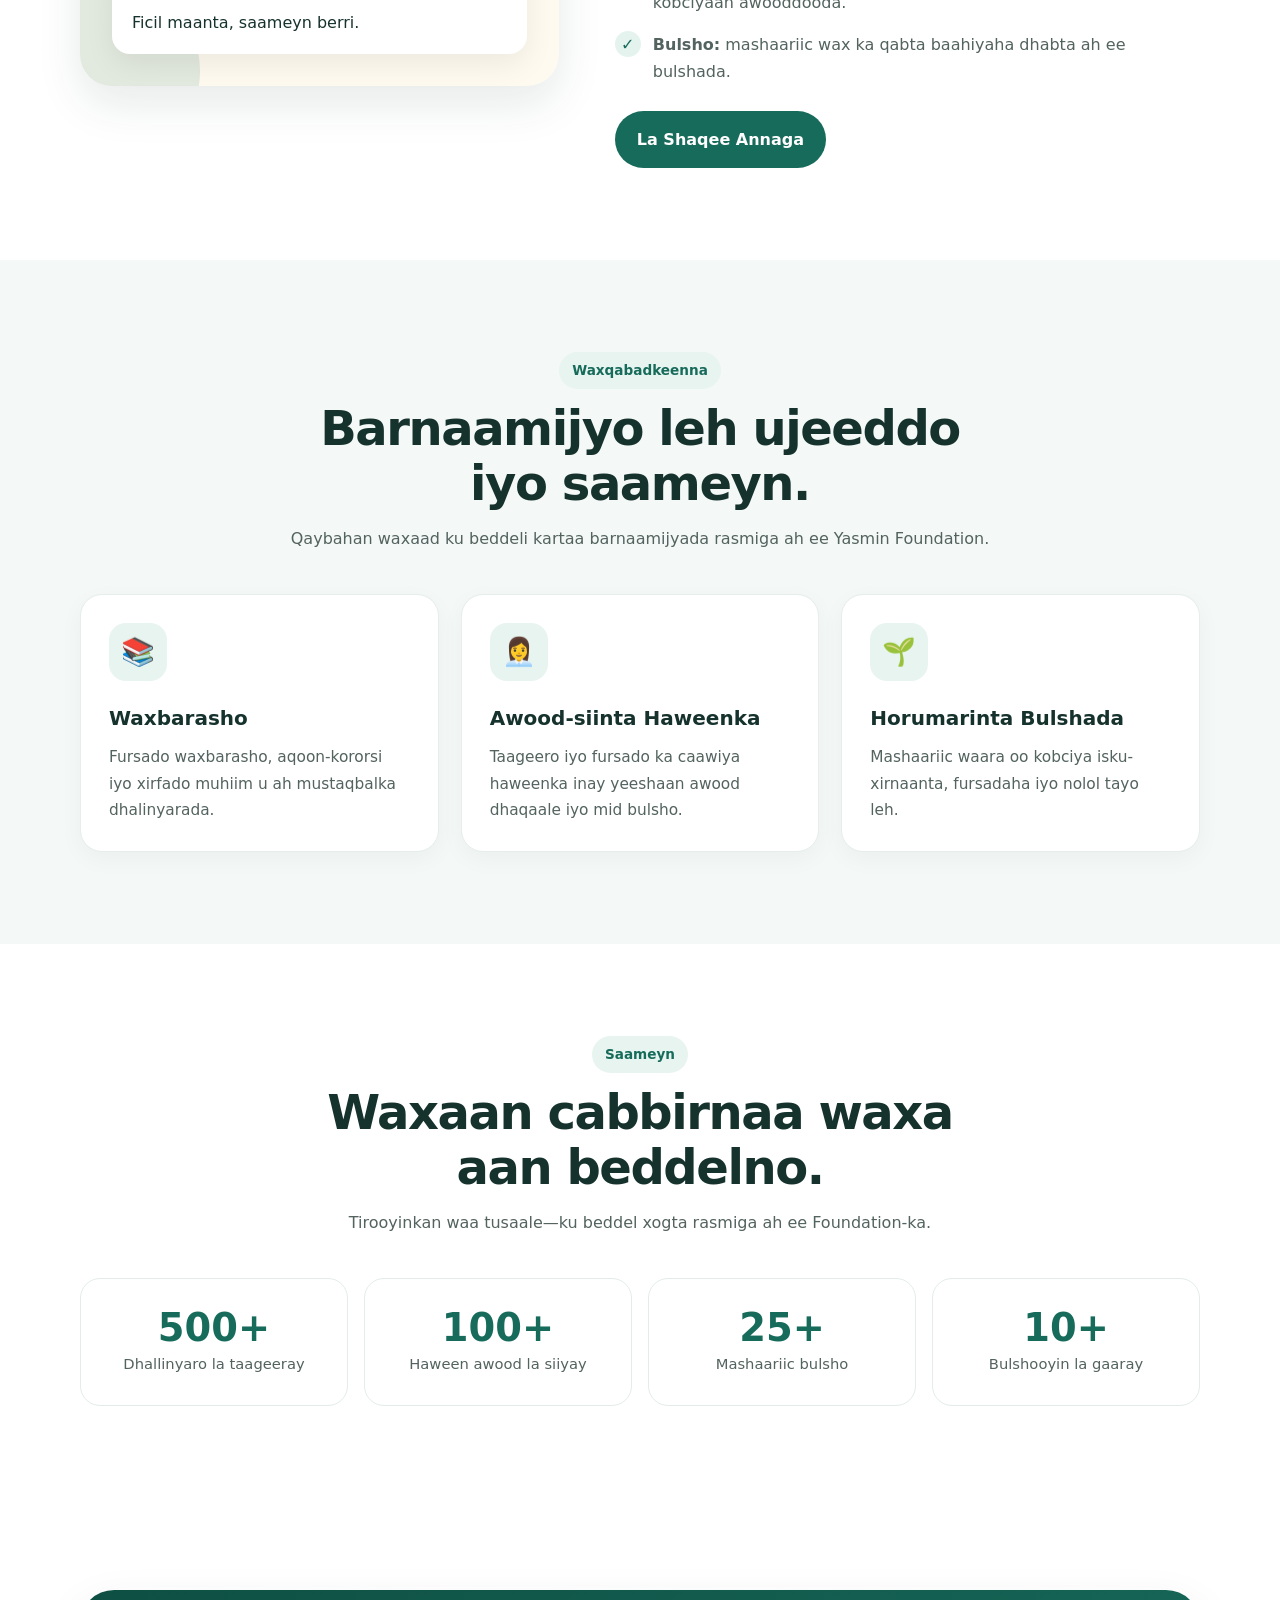
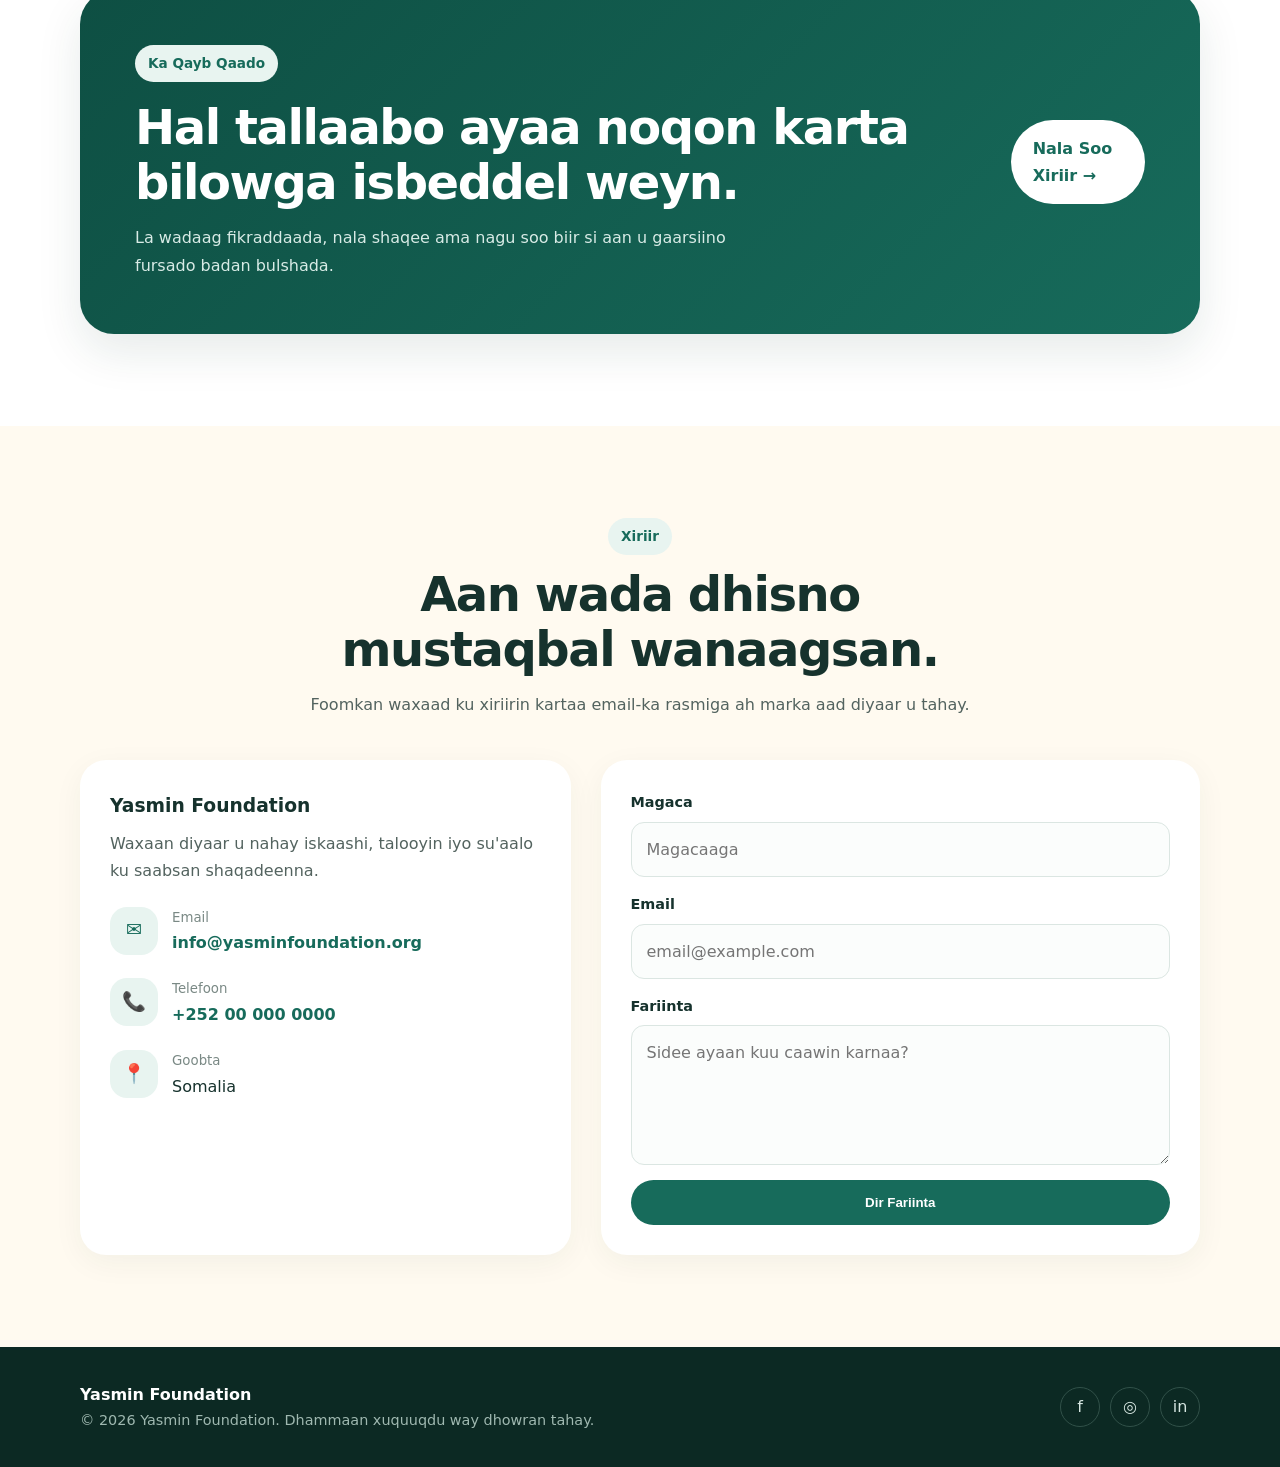
==== commit 70cf3c41: "Rename index-2.html to index.html" ====
--- a/index.html
+++ b/index.html
@@ -1,227 +1,470 @@
-<!doctype html>
-<html lang="en">
+<!DOCTYPE html>
+<html lang="so">
 <head>
-  <meta charset="utf-8">
-  <meta name="viewport" content="width=device-width, initial-scale=1">
-  <meta name="description" content="Yasmiin Foundation — Building Hope, Changing Lives.">
-  <title>Yasmiin Foundation | Building Hope, Changing Lives</title>
+  <meta charset="UTF-8" />
+  <meta name="viewport" content="width=device-width, initial-scale=1.0" />
+  <meta name="description" content="Yasmin Foundation — Urur ka shaqeeya horumarinta bulshada, waxbarashada iyo awood-siinta dhalinyarada iyo haweenka." />
+  <title>Yasmin Foundation | Horumarinta Bulshada</title>
+
   <style>
-*{box-sizing:border-box}html{scroll-behavior:smooth}body{margin:0;font-family:Inter,system-ui,-apple-system,Segoe UI,sans-serif;color:#102b52;background:#fff;line-height:1.6}.container{width:min(1180px,92%);margin:auto}.topbar{background:#063a78;color:#fff;display:flex;gap:28px;align-items:center;justify-content:center;padding:7px 4%;font-size:12px}.social{margin-left:auto}.nav{height:78px;display:flex;align-items:center;justify-content:space-between}.site-header{position:sticky;top:0;z-index:50;background:#fff;box-shadow:0 2px 15px #063a7815}.brand{display:flex;align-items:center;gap:9px;text-decoration:none;color:#073d7c}.brand b{font-size:22px;letter-spacing:1px;display:block;line-height:1}.brand small{color:#079455;font-weight:800;letter-spacing:1px}.brand-mark{width:45px;height:45px;border:3px solid #079455;border-radius:50%;display:grid;place-items:center;color:#0a478b;font-size:23px}.nav-links{display:flex;align-items:center;gap:22px}.nav-links a{color:#17365f;text-decoration:none;font-size:14px;font-weight:700}.nav-links a:hover,.nav-links a.active{color:#079455}.donate,.btn{border:0;border-radius:9px;padding:12px 20px;font-weight:800;cursor:pointer;text-decoration:none;display:inline-block}.donate,.primary{background:#079455;color:#fff}.menu-btn{display:none;border:0;background:none;font-size:28px;color:#073d7c}.hero{height:520px;position:relative;overflow:hidden;color:#fff}.hero-slides,.hero-img{position:absolute;inset:0;width:100%;height:100%;object-fit:cover}.hero-img{opacity:0;transition:opacity .7s}.hero-img.active{opacity:1}.hero-overlay{position:absolute;inset:0;background:linear-gradient(90deg,#001b3bdc 0%,#063b7888 42%,#001b3b20 100%)}.hero-content{position:relative;z-index:2;padding-top:100px;max-width:1180px}.eyebrow{font-size:13px;font-weight:900;letter-spacing:1px;color:#b8f3ce;margin:0 0 10px}.eyebrow.dark{color:#079455}.hero h1{font-size:clamp(42px,6vw,72px);line-height:1.02;margin:0 0 18px}.hero h1 span{color:#70df83}.hero-content>p:not(.eyebrow){max-width:570px;font-size:17px}.hero-actions{display:flex;gap:14px;margin-top:25px}.light{background:#fff;color:#0a407e}.slide-arrow{position:absolute;z-index:3;top:50%;transform:translateY(-50%);border:0;border-radius:50%;width:42px;height:42px;font-size:32px;cursor:pointer}.prev{left:24px}.next{right:24px}.dots{position:absolute;z-index:3;bottom:20px;left:50%;transform:translateX(-50%);display:flex;gap:8px}.dot{width:11px;height:11px;border-radius:50%;border:2px solid white;background:transparent;cursor:pointer}.dot.active{background:white}.section{padding:82px 0}.two-col{display:grid;grid-template-columns:1fr 1fr;gap:65px;align-items:center}.section h2,.about h2{font-size:40px;line-height:1.15;margin:0 0 15px}.about p{color:#5c6d82}.about-card{border-radius:18px;overflow:hidden;box-shadow:0 15px 40px #062f5818}.about-card img{width:100%;height:350px;object-fit:cover;display:block}.about-card div{padding:18px 22px;display:flex;flex-direction:column}.about-card span{color:#6b7b8f}.text-link,.card a{color:#0862b2;font-weight:800;text-decoration:none}.programs{background:#f5f9fc}.section-head{text-align:center;margin-bottom:35px}.section-head.left{text-align:left}.section-head>p:last-child{color:#6b7b8f}.cards{display:grid;grid-template-columns:repeat(5,1fr);gap:16px}.card{background:#fff;border-radius:14px;padding:25px 20px;box-shadow:0 8px 25px #0c376010}.icon{width:48px;height:48px;border-radius:50%;display:grid;place-items:center;color:#fff;font-size:20px;margin-bottom:15px}.blue{background:#1774d0}.green{background:#079455}.cyan{background:#18bfc6}.purple{background:#7a3fd0}.orange{background:#e98b16}.card h3{margin:0 0 7px}.card p{color:#697b8f;min-height:78px}.impact{padding:55px 0;background:#063f83;color:#fff}.impact .container{display:grid;grid-template-columns:280px 1fr;gap:30px}.impact h2{line-height:1.1}.stats{display:grid;grid-template-columns:repeat(5,1fr);gap:10px}.stats div{background:#ffffff12;border:1px solid #ffffff20;border-radius:12px;padding:25px 12px;text-align:center}.stats b{font-size:27px;display:block}.stats span{font-size:12px;opacity:.9}.news-grid{display:grid;grid-template-columns:repeat(3,1fr);gap:22px}.news{border:1px solid #e6edf4;border-radius:14px;overflow:hidden;background:#fff}.news img{width:100%;height:190px;object-fit:cover}.news div{padding:18px}.news small{color:#079455;font-weight:800}.news h3{margin:6px 0}.news p{color:#6b7b8f;margin:0}.gallery-section{background:#f7fafc}.gallery{display:grid;grid-template-columns:repeat(4,1fr);gap:15px}.gallery img{width:100%;height:230px;object-fit:cover;border-radius:12px;cursor:pointer;transition:transform .2s}.gallery img:hover{transform:scale(1.02)}.partners{padding:60px 0;text-align:center}.partner-list{display:flex;flex-wrap:wrap;justify-content:center;gap:12px;margin-top:25px}.partner-list span{padding:15px 25px;border:1px solid #e0e8f0;border-radius:10px;font-weight:900;color:#50657d;background:#fff}.contact{background:#f5f9fc}.contact-info p{font-weight:700}.form{background:#fff;padding:28px;border-radius:16px;box-shadow:0 12px 35px #063a7810}.form label{display:block;font-weight:800;margin-bottom:14px}.form input,.form textarea{display:block;width:100%;margin-top:6px;padding:13px;border:1px solid #d7e1eb;border-radius:8px;font:inherit}.form textarea{resize:vertical}.form-note{font-weight:700;color:#079455}.footer{background:#062e62;color:#dce9f7;padding-top:55px}.footer-grid{display:grid;grid-template-columns:1.4fr 1fr 1fr 1.2fr;gap:40px;padding-bottom:40px}.footer h4{color:#fff;margin-top:0}.footer a{color:#dce9f7;text-decoration:none;display:block;margin:7px 0}.footer-brand{color:#fff}.footer .brand-mark{color:#fff;border-color:#70df83}.footer p{font-size:14px}.copyright{text-align:center;border-top:1px solid #ffffff18;padding:18px;font-size:13px}.modal{position:fixed;inset:0;background:#001a3bbd;display:none;place-items:center;z-index:100;padding:20px}.modal.open{display:grid}.modal-box{background:#fff;width:min(500px,100%);border-radius:18px;padding:35px;position:relative}.modal-close{position:absolute;right:15px;top:10px;border:0;background:none;font-size:30px;cursor:pointer}.donation-options{display:grid;grid-template-columns:repeat(4,1fr);gap:9px}.donation-options button{padding:12px;border:1px solid #d9e3ec;background:#fff;border-radius:8px;font-weight:800;cursor:pointer}.donation-options button.selected{background:#079455;color:#fff}.full{width:100%;text-align:center}.modal small{display:block;color:#738196;margin-top:12px}.selected{margin:15px 0}
-@media(max-width:1000px){.nav-links{gap:12px}.cards{grid-template-columns:repeat(3,1fr)}.stats{grid-template-columns:repeat(3,1fr)}.impact .container{grid-template-columns:1fr}.footer-grid{grid-template-columns:repeat(2,1fr)}}
-@media(max-width:760px){.topbar{display:none}.nav{height:68px}.menu-btn{display:block}.nav-links{position:absolute;top:68px;left:0;right:0;background:#fff;display:none;flex-direction:column;align-items:stretch;padding:15px 5%;box-shadow:0 10px 20px #063a7818}.nav-links.open{display:flex}.nav-links a{padding:9px}.donate{text-align:center}.hero{height:560px}.hero-content{padding-top:80px}.hero-content>p:not(.eyebrow){font-size:15px}.two-col{grid-template-columns:1fr;gap:35px}.section{padding:60px 0}.section h2,.about h2{font-size:32px}.cards{grid-template-columns:1fr 1fr}.stats{grid-template-columns:1fr 1fr}.news-grid,.gallery{grid-template-columns:1fr 1fr}.gallery img{height:180px}.footer-grid{grid-template-columns:1fr 1fr}.slide-arrow{display:none}}
-@media(max-width:480px){.cards,.news-grid,.gallery,.footer-grid{grid-template-columns:1fr}.stats{grid-template-columns:1fr 1fr}.hero-actions{flex-direction:column;align-items:flex-start}.hero{height:600px}.about-card img{height:250px}.donation-options{grid-template-columns:1fr 1fr}}
-
-</style>
+    :root{
+      --primary:#176b5b;
+      --primary-dark:#0e4f43;
+      --accent:#d9a441;
+      --cream:#fffaf0;
+      --light:#f4f8f6;
+      --dark:#16322d;
+      --text:#53635f;
+      --white:#fff;
+      --shadow:0 18px 45px rgba(16,56,48,.10);
+      --radius:22px;
+    }
+
+    *{box-sizing:border-box;margin:0;padding:0}
+    html{scroll-behavior:smooth}
+    body{
+      font-family:Inter,ui-sans-serif,system-ui,-apple-system,BlinkMacSystemFont,"Segoe UI",sans-serif;
+      color:var(--dark);
+      background:var(--white);
+      line-height:1.7;
+    }
+    a{text-decoration:none;color:inherit}
+    img{max-width:100%;display:block}
+    .container{width:min(1120px,92%);margin:auto}
+
+    .topbar{
+      background:var(--primary-dark);
+      color:#eaf5f1;
+      font-size:.9rem;
+      padding:8px 0;
+    }
+    .topbar-inner{display:flex;justify-content:space-between;gap:20px;align-items:center}
+    .topbar span{opacity:.95}
+
+    header{
+      position:sticky;top:0;z-index:1000;
+      background:rgba(255,255,255,.94);
+      backdrop-filter:blur(14px);
+      border-bottom:1px solid #e7efec;
+    }
+    nav{
+      min-height:76px;
+      display:flex;align-items:center;justify-content:space-between;gap:24px;
+    }
+    .brand{display:flex;align-items:center;gap:12px;font-weight:800;font-size:1.25rem}
+    .logo{
+      width:44px;height:44px;border-radius:14px;
+      display:grid;place-items:center;
+      background:linear-gradient(135deg,var(--primary),#2b8c77);
+      color:white;font-size:1.35rem;
+      box-shadow:0 8px 20px rgba(23,107,91,.22);
+    }
+    .brand small{display:block;color:var(--accent);font-size:.68rem;letter-spacing:.14em;text-transform:uppercase}
+    .nav-links{display:flex;align-items:center;gap:26px;list-style:none;font-weight:600;color:#36534c}
+    .nav-links a:hover{color:var(--primary)}
+    .menu-btn{display:none;border:0;background:transparent;font-size:1.7rem;cursor:pointer}
+
+    .btn{
+      display:inline-flex;align-items:center;justify-content:center;gap:8px;
+      padding:13px 20px;border-radius:999px;border:2px solid transparent;
+      font-weight:800;cursor:pointer;transition:.2s ease;
+    }
+    .btn-primary{background:var(--primary);color:white}
+    .btn-primary:hover{background:var(--primary-dark);transform:translateY(-2px)}
+    .btn-outline{border-color:#b9d0c9;color:var(--primary)}
+    .btn-outline:hover{background:var(--light)}
+
+    .hero{
+      min-height:690px;
+      display:grid;place-items:center;
+      background:
+        radial-gradient(circle at 90% 15%,rgba(217,164,65,.18),transparent 28%),
+        radial-gradient(circle at 5% 85%,rgba(23,107,91,.14),transparent 30%),
+        linear-gradient(135deg,#f8fcfa 0%,#fffaf0 100%);
+      overflow:hidden;
+    }
+    .hero-grid{display:grid;grid-template-columns:1.08fr .92fr;gap:60px;align-items:center;padding:72px 0}
+    .eyebrow{
+      display:inline-flex;align-items:center;gap:8px;
+      padding:7px 13px;border-radius:999px;background:#e8f4f0;color:var(--primary);
+      font-size:.85rem;font-weight:800;margin-bottom:18px;
+    }
+    h1{font-size:clamp(2.5rem,6vw,4.8rem);line-height:1.05;letter-spacing:-.045em;margin-bottom:22px}
+    h1 span{color:var(--primary)}
+    .hero p{font-size:1.1rem;color:var(--text);max-width:620px;margin-bottom:30px}
+    .hero-actions{display:flex;flex-wrap:wrap;gap:12px}
+    .hero-card{
+      position:relative;min-height:470px;border-radius:36px;
+      background:linear-gradient(150deg,var(--primary),#2f8e78);
+      box-shadow:var(--shadow);overflow:hidden;
+      display:flex;align-items:flex-end;padding:32px;color:white;
+    }
+    .hero-card:before,.hero-card:after{
+      content:"";position:absolute;border-radius:50%;border:1px solid rgba(255,255,255,.18)
+    }
+    .hero-card:before{width:360px;height:360px;right:-110px;top:-100px}
+    .hero-card:after{width:250px;height:250px;left:-120px;bottom:-120px}
+    .hero-visual{position:absolute;inset:35px 35px auto auto;width:75%;height:68%;border-radius:28px;background:linear-gradient(145deg,rgba(255,255,255,.20),rgba(255,255,255,.05));border:1px solid rgba(255,255,255,.22);display:grid;place-items:center}
+    .hero-icon{font-size:7rem;filter:drop-shadow(0 15px 20px rgba(0,0,0,.12))}
+    .hero-caption{position:relative;z-index:2}
+    .hero-caption h3{font-size:1.45rem;margin-bottom:6px}
+    .hero-caption p{color:#e3f2ee;margin:0;font-size:.95rem}
+
+    section{padding:92px 0}
+    .section-head{max-width:700px;margin-bottom:42px}
+    .section-head.center{text-align:center;margin-left:auto;margin-right:auto}
+    .section-head .eyebrow{margin-bottom:12px}
+    h2{font-size:clamp(2rem,4vw,3rem);line-height:1.15;letter-spacing:-.03em;margin-bottom:14px}
+    .section-head p{color:var(--text)}
+
+    .about-grid{display:grid;grid-template-columns:.9fr 1.1fr;gap:56px;align-items:center}
+    .about-box{
+      min-height:410px;border-radius:32px;background:var(--cream);position:relative;overflow:hidden;padding:32px;
+      display:flex;align-items:flex-end;box-shadow:var(--shadow)
+    }
+    .about-box .circle{position:absolute;border-radius:50%;background:rgba(23,107,91,.12)}
+    .circle.one{width:300px;height:300px;right:-100px;top:-90px}
+    .circle.two{width:190px;height:190px;left:-70px;bottom:-80px}
+    .about-emblem{position:absolute;top:70px;left:50%;transform:translateX(-50%);font-size:8rem}
+    .about-label{position:relative;background:white;border-radius:18px;padding:18px 20px;box-shadow:0 10px 30px rgba(0,0,0,.07);width:100%}
+    .about-label strong{color:var(--primary);font-size:1.4rem}
+    .check-list{list-style:none;display:grid;gap:15px;margin:25px 0}
+    .check-list li{display:flex;gap:12px;align-items:flex-start;color:var(--text)}
+    .check{width:26px;height:26px;flex:0 0 26px;border-radius:50%;background:#e5f3ef;color:var(--primary);display:grid;place-items:center;font-weight:900}
+
+    .programs{background:var(--light)}
+    .cards{display:grid;grid-template-columns:repeat(3,1fr);gap:22px}
+    .card{background:white;border:1px solid #e5eeeb;border-radius:var(--radius);padding:28px;transition:.2s;box-shadow:0 7px 25px rgba(20,55,48,.04)}
+    .card:hover{transform:translateY(-6px);box-shadow:var(--shadow)}
+    .icon{
+      width:58px;height:58px;border-radius:17px;background:#e8f4f0;color:var(--primary);
+      display:grid;place-items:center;font-size:1.7rem;margin-bottom:20px
+    }
+    .card h3{font-size:1.25rem;margin-bottom:9px}
+    .card p{color:var(--text);font-size:.96rem}
+
+    .impact-grid{display:grid;grid-template-columns:repeat(4,1fr);gap:16px}
+    .stat{padding:28px 20px;border:1px solid #e3ece9;border-radius:20px;text-align:center;background:white}
+    .stat strong{display:block;color:var(--primary);font-size:2.4rem;line-height:1.1}
+    .stat span{color:var(--text);font-size:.92rem}
+
+    .cta{
+      background:linear-gradient(135deg,var(--primary-dark),var(--primary));
+      color:white;border-radius:34px;padding:55px;
+      display:flex;justify-content:space-between;align-items:center;gap:30px;
+      box-shadow:var(--shadow)
+    }
+    .cta p{color:#d8ebe6;max-width:650px}
+    .cta .btn{background:white;color:var(--primary)}
+
+    .contact{background:var(--cream)}
+    .contact-grid{display:grid;grid-template-columns:.9fr 1.1fr;gap:30px}
+    .contact-info,.contact-form{background:white;border-radius:26px;padding:30px;box-shadow:0 8px 30px rgba(22,50,45,.05)}
+    .contact-item{display:flex;gap:14px;margin:22px 0}
+    .contact-item .icon{width:48px;height:48px;flex-basis:48px;margin:0;font-size:1.2rem}
+    .contact-item small{display:block;color:#7a8985}
+    .contact-item a{color:var(--primary);font-weight:700}
+    form{display:grid;gap:15px}
+    .field{display:grid;gap:7px}
+    label{font-weight:700;font-size:.9rem}
+    input,textarea{
+      width:100%;padding:13px 15px;border:1px solid #dbe6e2;border-radius:13px;
+      font:inherit;outline:none;background:#fbfdfc
+    }
+    input:focus,textarea:focus{border-color:var(--primary);box-shadow:0 0 0 3px rgba(23,107,91,.08)}
+    textarea{min-height:140px;resize:vertical}
+
+    footer{background:#0c2923;color:#d6e6e1;padding:34px 0}
+    .footer-grid{display:flex;justify-content:space-between;gap:25px;align-items:center}
+    footer strong{color:white}
+    footer p{font-size:.9rem;color:#9fb8b0}
+    .socials{display:flex;gap:10px}
+    .socials a{width:40px;height:40px;border:1px solid #315149;border-radius:50%;display:grid;place-items:center}
+    .socials a:hover{background:#183e35}
+
+    .toast{
+      position:fixed;right:20px;bottom:20px;background:#153c33;color:white;
+      padding:14px 18px;border-radius:14px;box-shadow:var(--shadow);
+      opacity:0;transform:translateY(15px);pointer-events:none;transition:.25s;z-index:2000
+    }
+    .toast.show{opacity:1;transform:translateY(0)}
+
+    @media(max-width:900px){
+      .nav-links{gap:15px}
+      .hero-grid,.about-grid,.contact-grid{grid-template-columns:1fr}
+      .hero{min-height:auto}
+      .hero-card{min-height:390px}
+      .cards{grid-template-columns:1fr 1fr}
+      .impact-grid{grid-template-columns:1fr 1fr}
+      .cta{padding:38px;flex-direction:column;align-items:flex-start}
+    }
+
+    @media(max-width:700px){
+      .topbar{display:none}
+      nav{min-height:68px}
+      .menu-btn{display:block}
+      .nav-links{
+        display:none;position:absolute;left:4%;right:4%;top:68px;
+        background:white;border:1px solid #e4ece9;border-radius:18px;padding:14px;
+        flex-direction:column;align-items:stretch;box-shadow:var(--shadow)
+      }
+      .nav-links.open{display:flex}
+      .nav-links a{display:block;padding:10px 12px}
+      nav > .btn{display:none}
+      .hero-grid{padding:55px 0}
+      section{padding:70px 0}
+      .hero-card{min-height:350px}
+      .hero-visual{inset:25px 25px auto auto}
+      .hero-icon{font-size:5.5rem}
+      .cards{grid-template-columns:1fr}
+      .impact-grid{grid-template-columns:1fr 1fr}
+      .footer-grid{flex-direction:column;align-items:flex-start}
+      h1{font-size:2.65rem}
+    }
+  </style>
 </head>
+
 <body>
-<header class="site-header">
   <div class="topbar">
-    <div>📍 Mogadishu, Somalia</div>
-    <div>✉ info@yasmiinfoundation.org</div>
-    <div>☎ +252 61 1234567</div>
-    <div class="social">Facebook · X · Instagram · LinkedIn</div>
+    <div class="container topbar-inner">
+      <span>Yasmin Foundation — Horumarinta Bulshada</span>
+      <span>Waxbarasho • Awood-siinta • Isbeddel Bulsho</span>
+    </div>
   </div>
-  <nav class="nav container">
-    <a class="brand" href="#home" aria-label="Yasmiin Foundation home">
-      <span class="brand-mark">✦</span>
-      <span><b>YASMIIN</b><small>FOUNDATION</small></span>
-    </a>
-    <button class="menu-btn" aria-label="Open menu" aria-expanded="false">☰</button>
-    <div class="nav-links">
-      <a class="active" href="#home">Home</a>
-      <a href="#about">About Us</a>
-      <a href="#programs">Our Programs</a>
-      <a href="#impact">Our Impact</a>
-      <a href="#news">News & Updates</a>
-      <a href="#gallery">Gallery</a>
-      <a href="#partners">Partners</a>
-      <a href="#contact">Contact Us</a>
-      <button class="donate" data-open-donate>♥ Donate Now</button>
+
+  <header>
+    <div class="container">
+      <nav>
+        <a class="brand" href="#home" aria-label="Yasmin Foundation">
+          <span class="logo">Y</span>
+          <span>Yasmin Foundation<small>Community • Hope • Impact</small></span>
+        </a>
+
+        <button class="menu-btn" id="menuBtn" aria-label="Fur menu">☰</button>
+
+        <ul class="nav-links" id="navLinks">
+          <li><a href="#home">Home</a></li>
+          <li><a href="#about">Nagu Saabsan</a></li>
+          <li><a href="#programs">Barnaamijyada</a></li>
+          <li><a href="#impact">Saameynta</a></li>
+          <li><a href="#contact">Xiriir</a></li>
+        </ul>
+
+        <a class="btn btn-primary" href="#contact">Nala Soo Xiriir</a>
+      </nav>
     </div>
-  </nav>
-</header>
-
-<main id="home">
-  <section class="hero">
-    <div class="hero-slides">
-      <img class="hero-img active" src="[data-uri]